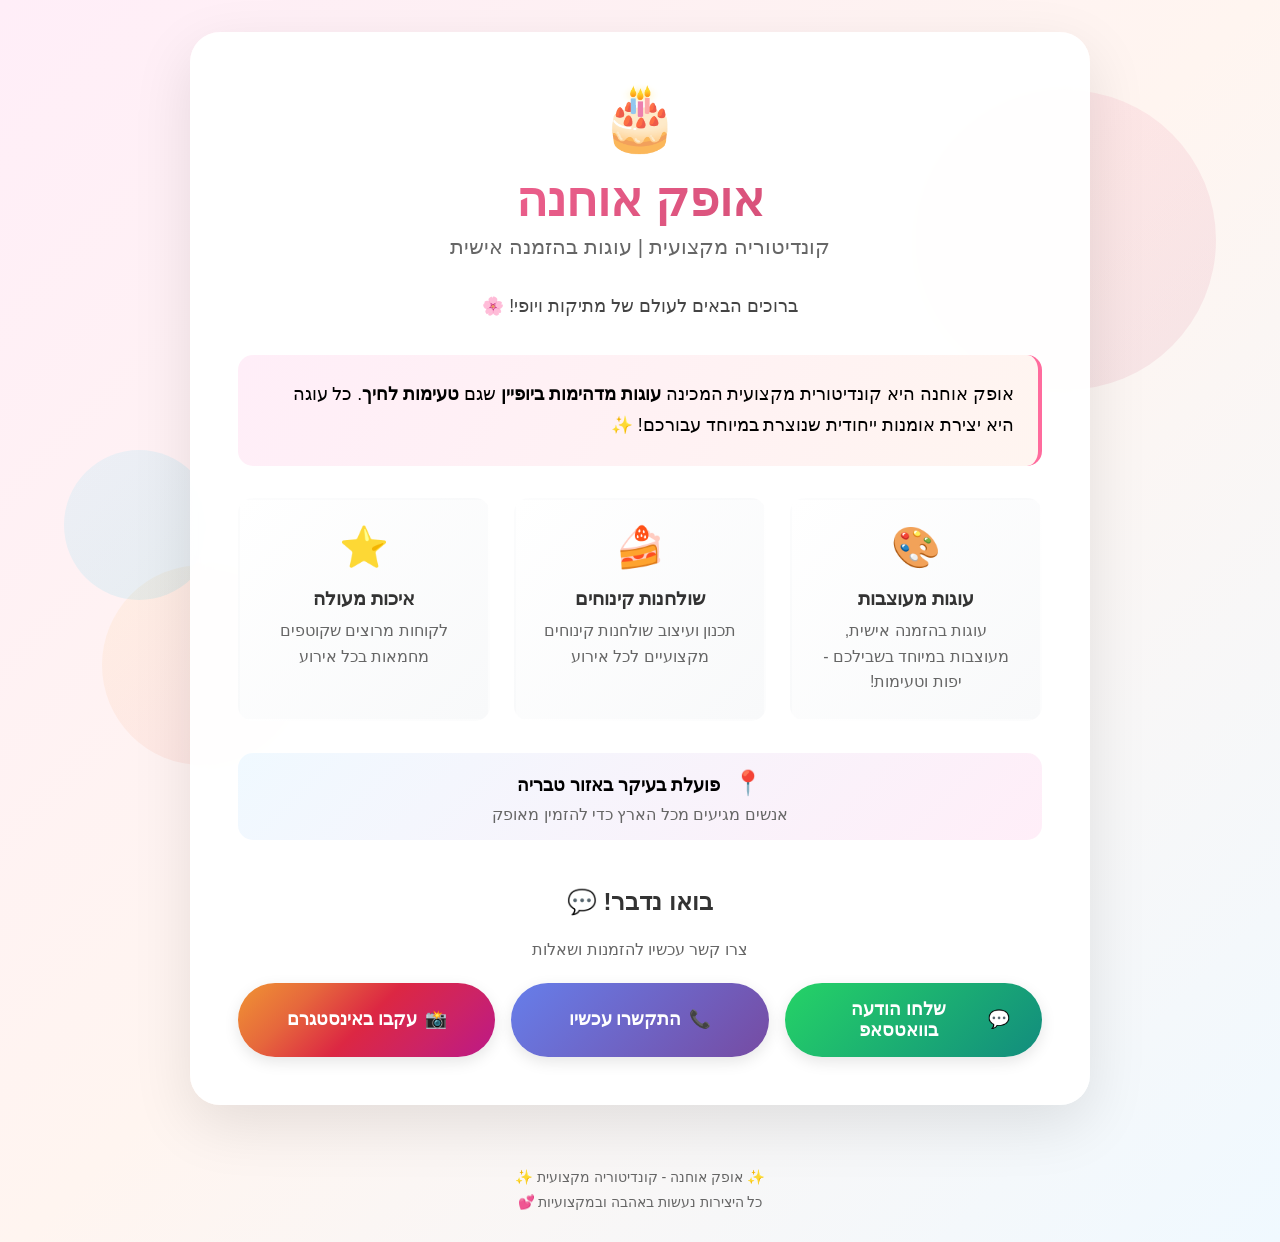
==== index.html @ 6474afb9 "Initial commit - ofek sweets website" ====
<!DOCTYPE html>
<html lang="he" dir="rtl">
<head>
    <!-- Google tag (gtag.js) -->
    <script async src="https://www.googletagmanager.com/gtag/js?id=G-VSRHL0BCVP"></script>
    <script>
      window.dataLayer = window.dataLayer || [];
      function gtag(){dataLayer.push(arguments);}
      gtag('js', new Date());
      gtag('config', 'G-VSRHL0BCVP');
    </script>
    
    <meta charset="UTF-8">
    <meta name="viewport" content="width=device-width, initial-scale=1.0">
    
    <!-- SEO Meta Tags -->
    <title>אופק אוחנה - קונדיטוריה מקצועית | עוגות בהזמנה אישית בטבריה</title>
    <meta name="description" content="אופק אוחנה - קונדיטורית מקצועית המכינה עוגות מדהימות ושולחנות קינוחים מעוצבים לאירועים. עוגות יפות וטעימות בהזמנה אישית באזור טבריה והצפון.">
    <meta name="keywords" content="עוגות בהזמנה, קונדיטוריה, שולחנות קינוחים, עוגות מעוצבות, טבריה, אופק אוחנה, עוגות מעוצבות בטבריה, קינוחים לאירועים">
    <meta name="author" content="אופק אוחנה">
    <meta name="robots" content="index, follow">
    <link rel="canonical" href="https://www.ofek-sweets.co.il/">
    
    <!-- Open Graph Meta Tags for Social Media -->
    <meta property="og:type" content="website">
    <meta property="og:title" content="אופק אוחנה - קונדיטוריה מקצועית">
    <meta property="og:description" content="עוגות מדהימות ביופיין וטעימות לחיך. שולחנות קינוחים מעוצבים לכל אירוע.">
    <meta property="og:image" content="https://www.ofek-sweets.co.il/og-image.jpg">
    <meta property="og:url" content="https://www.ofek-sweets.co.il/">
    <meta property="og:site_name" content="אופק אוחנה - קונדיטוריה">
    <meta property="og:locale" content="he_IL">
    
    <!-- Twitter Card Meta Tags -->
    <meta name="twitter:card" content="summary_large_image">
    <meta name="twitter:title" content="אופק אוחנה - קונדיטוריה מקצועית">
    <meta name="twitter:description" content="עוגות מדהימות ושולחנות קינוחים מעוצבים לאירועים בטבריה">
    <meta name="twitter:image" content="https://www.ofek-sweets.co.il/og-image.jpg">
    
    <!-- Mobile Meta Tags -->
    <meta name="theme-color" content="#ff6b9d">
    <meta name="apple-mobile-web-app-capable" content="yes">
    <meta name="apple-mobile-web-app-status-bar-style" content="default">
    <meta name="apple-mobile-web-app-title" content="אופק אוחנה">
    
    <!-- Favicon -->
    <link rel="icon" type="image/png" sizes="32x32" href="data:image/svg+xml,<svg xmlns='http://www.w3.org/2000/svg' viewBox='0 0 100 100'><text y='.9em' font-size='90'>🎂</text></svg>">
    
    <!-- Structured Data for SEO -->
    <script type="application/ld+json">
    {
      "@context": "https://schema.org",
      "@type": "LocalBusiness",
      "name": "אופק אוחנה - קונדיטוריה מקצועית",
      "image": "https://www.ofek-sweets.co.il/og-image.jpg",
      "@id": "https://www.ofek-sweets.co.il/",
      "url": "https://www.ofek-sweets.co.il/",
      "telephone": "+972-52-328-5727",
      "priceRange": "$$",
      "address": {
        "@type": "PostalAddress",
        "streetAddress": "טבריה",
        "addressLocality": "טבריה",
        "addressRegion": "צפון",
        "addressCountry": "IL"
      },
      "geo": {
        "@type": "GeoCoordinates",
        "latitude": 32.7940,
        "longitude": 35.5311
      },
      "openingHoursSpecification": {
        "@type": "OpeningHoursSpecification",
        "dayOfWeek": [
          "Sunday",
          "Monday",
          "Tuesday",
          "Wednesday",
          "Thursday"
        ],
        "opens": "09:00",
        "closes": "18:00"
      },
      "sameAs": [
        "https://www.instagram.com/ofek__sweets",
        "https://wa.me/972523285727"
      ],
      "description": "אופק אוחנה - קונדיטורית מקצועית המכינה עוגות מדהימות ביופיין וטעימות לחיך. שולחנות קינוחים מעוצבים לכל אירוע באזור טבריה והצפון.",
      "servesCuisine": "Desserts, Cakes, Pastries",
      "menu": "https://www.instagram.com/ofek__sweets"
    }
    </script>
    
    <style>
        * {
            margin: 0;
            padding: 0;
            box-sizing: border-box;
        }

        body {
            font-family: 'Segoe UI', Tahoma, Geneva, Verdana, sans-serif;
            background: linear-gradient(135deg, #ffeef8 0%, #fff5f0 50%, #f0f9ff 100%);
            min-height: 100vh;
            overflow-x: hidden;
        }

        .hero {
            min-height: 100vh;
            display: flex;
            flex-direction: column;
            align-items: center;
            justify-content: center;
            padding: 2rem;
            position: relative;
        }

        .decorative-circle {
            position: absolute;
            border-radius: 50%;
            opacity: 0.1;
            pointer-events: none;
        }

        .circle-1 {
            width: 300px;
            height: 300px;
            background: linear-gradient(135deg, #ff6b9d, #c44569);
            top: 10%;
            right: 5%;
            animation: float 6s ease-in-out infinite;
        }

        .circle-2 {
            width: 200px;
            height: 200px;
            background: linear-gradient(135deg, #feca57, #ee5a6f);
            bottom: 15%;
            left: 8%;
            animation: float 8s ease-in-out infinite reverse;
        }

        .circle-3 {
            width: 150px;
            height: 150px;
            background: linear-gradient(135deg, #48dbfb, #0abde3);
            top: 50%;
            left: 5%;
            animation: float 7s ease-in-out infinite;
        }

        @keyframes float {
            0%, 100% {
                transform: translateY(0px) rotate(0deg);
            }
            50% {
                transform: translateY(-20px) rotate(5deg);
            }
        }

        .content {
            max-width: 900px;
            width: 100%;
            background: rgba(255, 255, 255, 0.95);
            backdrop-filter: blur(10px);
            border-radius: 30px;
            padding: 3rem;
            box-shadow: 0 20px 60px rgba(0, 0, 0, 0.1);
            position: relative;
            z-index: 1;
            animation: slideUp 0.8s ease-out;
        }

        @keyframes slideUp {
            from {
                opacity: 0;
                transform: translateY(50px);
            }
            to {
                opacity: 1;
                transform: translateY(0);
            }
        }

        .logo-section {
            text-align: center;
            margin-bottom: 2rem;
        }

        .logo-icon {
            font-size: 4rem;
            margin-bottom: 1rem;
            animation: bounce 2s ease-in-out infinite;
        }

        @keyframes bounce {
            0%, 100% {
                transform: translateY(0);
            }
            50% {
                transform: translateY(-10px);
            }
        }

        h1 {
            font-size: 3rem;
            background: linear-gradient(135deg, #ff6b9d, #c44569);
            -webkit-background-clip: text;
            -webkit-text-fill-color: transparent;
            background-clip: text;
            margin-bottom: 0.5rem;
            font-weight: 700;
        }

        .subtitle {
            font-size: 1.3rem;
            color: #666;
            margin-bottom: 2rem;
        }

        .description {
            text-align: center;
            line-height: 1.8;
            color: #444;
            font-size: 1.1rem;
            margin-bottom: 2rem;
        }

        .highlight {
            background: linear-gradient(120deg, #ffeef8 0%, #fff5f0 100%);
            padding: 1.5rem;
            border-radius: 15px;
            margin: 2rem 0;
            border-right: 4px solid #ff6b9d;
        }

        .feature-grid {
            display: grid;
            grid-template-columns: repeat(auto-fit, minmax(250px, 1fr));
            gap: 1.5rem;
            margin: 2rem 0;
        }

        .feature-card {
            background: linear-gradient(135deg, #ffffff, #f8f9fa);
            padding: 1.5rem;
            border-radius: 15px;
            text-align: center;
            transition: transform 0.3s ease, box-shadow 0.3s ease;
            border: 2px solid transparent;
        }

        .feature-card:hover {
            transform: translateY(-5px);
            box-shadow: 0 10px 30px rgba(255, 107, 157, 0.2);
            border-color: #ff6b9d;
        }

        .feature-icon {
            font-size: 2.5rem;
            margin-bottom: 1rem;
        }

        .feature-title {
            font-size: 1.2rem;
            color: #333;
            margin-bottom: 0.5rem;
            font-weight: 600;
        }

        .feature-text {
            color: #666;
            line-height: 1.6;
        }

        .cta-section {
            margin-top: 3rem;
            text-align: center;
        }

        .cta-title {
            font-size: 1.5rem;
            color: #333;
            margin-bottom: 1.5rem;
            font-weight: 600;
        }

        .button-grid {
            display: grid;
            grid-template-columns: repeat(auto-fit, minmax(200px, 1fr));
            gap: 1rem;
            margin-top: 1.5rem;
        }

        .btn {
            display: inline-flex;
            align-items: center;
            justify-content: center;
            gap: 0.5rem;
            padding: 1rem 2rem;
            border-radius: 50px;
            text-decoration: none;
            font-size: 1.1rem;
            font-weight: 600;
            transition: all 0.3s ease;
            border: none;
            cursor: pointer;
            box-shadow: 0 5px 15px rgba(0, 0, 0, 0.1);
        }

        .btn-whatsapp {
            background: linear-gradient(135deg, #25D366, #128C7E);
            color: white;
        }

        .btn-whatsapp:hover {
            background: linear-gradient(135deg, #128C7E, #075E54);
            transform: scale(1.05);
            box-shadow: 0 8px 25px rgba(37, 211, 102, 0.3);
        }

        .btn-phone {
            background: linear-gradient(135deg, #667eea, #764ba2);
            color: white;
        }

        .btn-phone:hover {
            background: linear-gradient(135deg, #764ba2, #667eea);
            transform: scale(1.05);
            box-shadow: 0 8px 25px rgba(102, 126, 234, 0.3);
        }

        .btn-instagram {
            background: linear-gradient(135deg, #f09433, #e6683c 25%, #dc2743 50%, #cc2366 75%, #bc1888);
            color: white;
        }

        .btn-instagram:hover {
            background: linear-gradient(135deg, #bc1888, #cc2366 25%, #dc2743 50%, #e6683c 75%, #f09433);
            transform: scale(1.05);
            box-shadow: 0 8px 25px rgba(220, 39, 67, 0.3);
        }

        .location {
            text-align: center;
            margin-top: 2rem;
            padding: 1rem;
            background: linear-gradient(135deg, #f0f9ff, #ffeef8);
            border-radius: 15px;
        }

        .location-icon {
            font-size: 1.5rem;
            margin-left: 0.5rem;
        }

        footer {
            text-align: center;
            padding: 2rem;
            color: #666;
            font-size: 0.9rem;
        }

        @media (max-width: 768px) {
            h1 {
                font-size: 2rem;
            }

            .subtitle {
                font-size: 1.1rem;
            }

            .content {
                padding: 2rem 1.5rem;
            }

            .feature-grid {
                grid-template-columns: 1fr;
            }

            .button-grid {
                grid-template-columns: 1fr;
            }
        }
    </style>
</head>
<body>
    <div class="decorative-circle circle-1"></div>
    <div class="decorative-circle circle-2"></div>
    <div class="decorative-circle circle-3"></div>

    <div class="hero">
        <div class="content">
            <div class="logo-section">
                <div class="logo-icon">🎂</div>
                <h1>אופק אוחנה</h1>
                <p class="subtitle">קונדיטוריה מקצועית | עוגות בהזמנה אישית</p>
            </div>

            <div class="description">
                <p>ברוכים הבאים לעולם של מתיקות ויופי! 🌸</p>
            </div>

            <div class="highlight">
                <p style="font-size: 1.1rem; line-height: 1.8;">
                    אופק אוחנה היא קונדיטורית מקצועית המכינה <strong>עוגות מדהימות ביופיין</strong> שגם <strong>טעימות לחיך</strong>.
                    כל עוגה היא יצירת אומנות ייחודית שנוצרת במיוחד עבורכם! ✨
                </p>
            </div>

            <div class="feature-grid">
                <div class="feature-card">
                    <div class="feature-icon">🎨</div>
                    <div class="feature-title">עוגות מעוצבות</div>
                    <div class="feature-text">עוגות בהזמנה אישית, מעוצבות במיוחד בשבילכם - יפות וטעימות!</div>
                </div>

                <div class="feature-card">
                    <div class="feature-icon">🍰</div>
                    <div class="feature-title">שולחנות קינוחים</div>
                    <div class="feature-text">תכנון ועיצוב שולחנות קינוחים מקצועיים לכל אירוע</div>
                </div>

                <div class="feature-card">
                    <div class="feature-icon">⭐</div>
                    <div class="feature-title">איכות מעולה</div>
                    <div class="feature-text">לקוחות מרוצים שקוטפים מחמאות בכל אירוע</div>
                </div>
            </div>

            <div class="location">
                <strong style="font-size: 1.1rem;">
                    <span class="location-icon">📍</span>
                    פועלת בעיקר באזור טבריה
                </strong>
                <p style="margin-top: 0.5rem; color: #666;">אנשים מגיעים מכל הארץ כדי להזמין מאופק</p>
            </div>

            <div class="cta-section">
                <h2 class="cta-title">בואו נדבר! 💬</h2>
                <p style="color: #666; margin-bottom: 1.5rem;">צרו קשר עכשיו להזמנות ושאלות</p>
                
                <div class="button-grid">
                    <a href="https://wa.me/972523285727" class="btn btn-whatsapp" target="_blank">
                        <span>💬</span>
                        שלחו הודעה בוואטסאפ
                    </a>
                    
                    <a href="tel:0523285727" class="btn btn-phone">
                        <span>📞</span>
                        התקשרו עכשיו
                    </a>
                    
                    <a href="https://www.instagram.com/ofek__sweets?igsh=NnVqZjJiZ3Q3cHJ4" class="btn btn-instagram" target="_blank">
                        <span>📸</span>
                        עקבו באינסטגרם
                    </a>
                </div>
            </div>
        </div>
    </div>

    <footer>
        <p>✨ אופק אוחנה - קונדיטוריה מקצועית ✨</p>
        <p style="margin-top: 0.5rem; font-size: 0.85rem;">כל היצירות נעשות באהבה ובמקצועיות 💕</p>
    </footer>
</body>
</html>
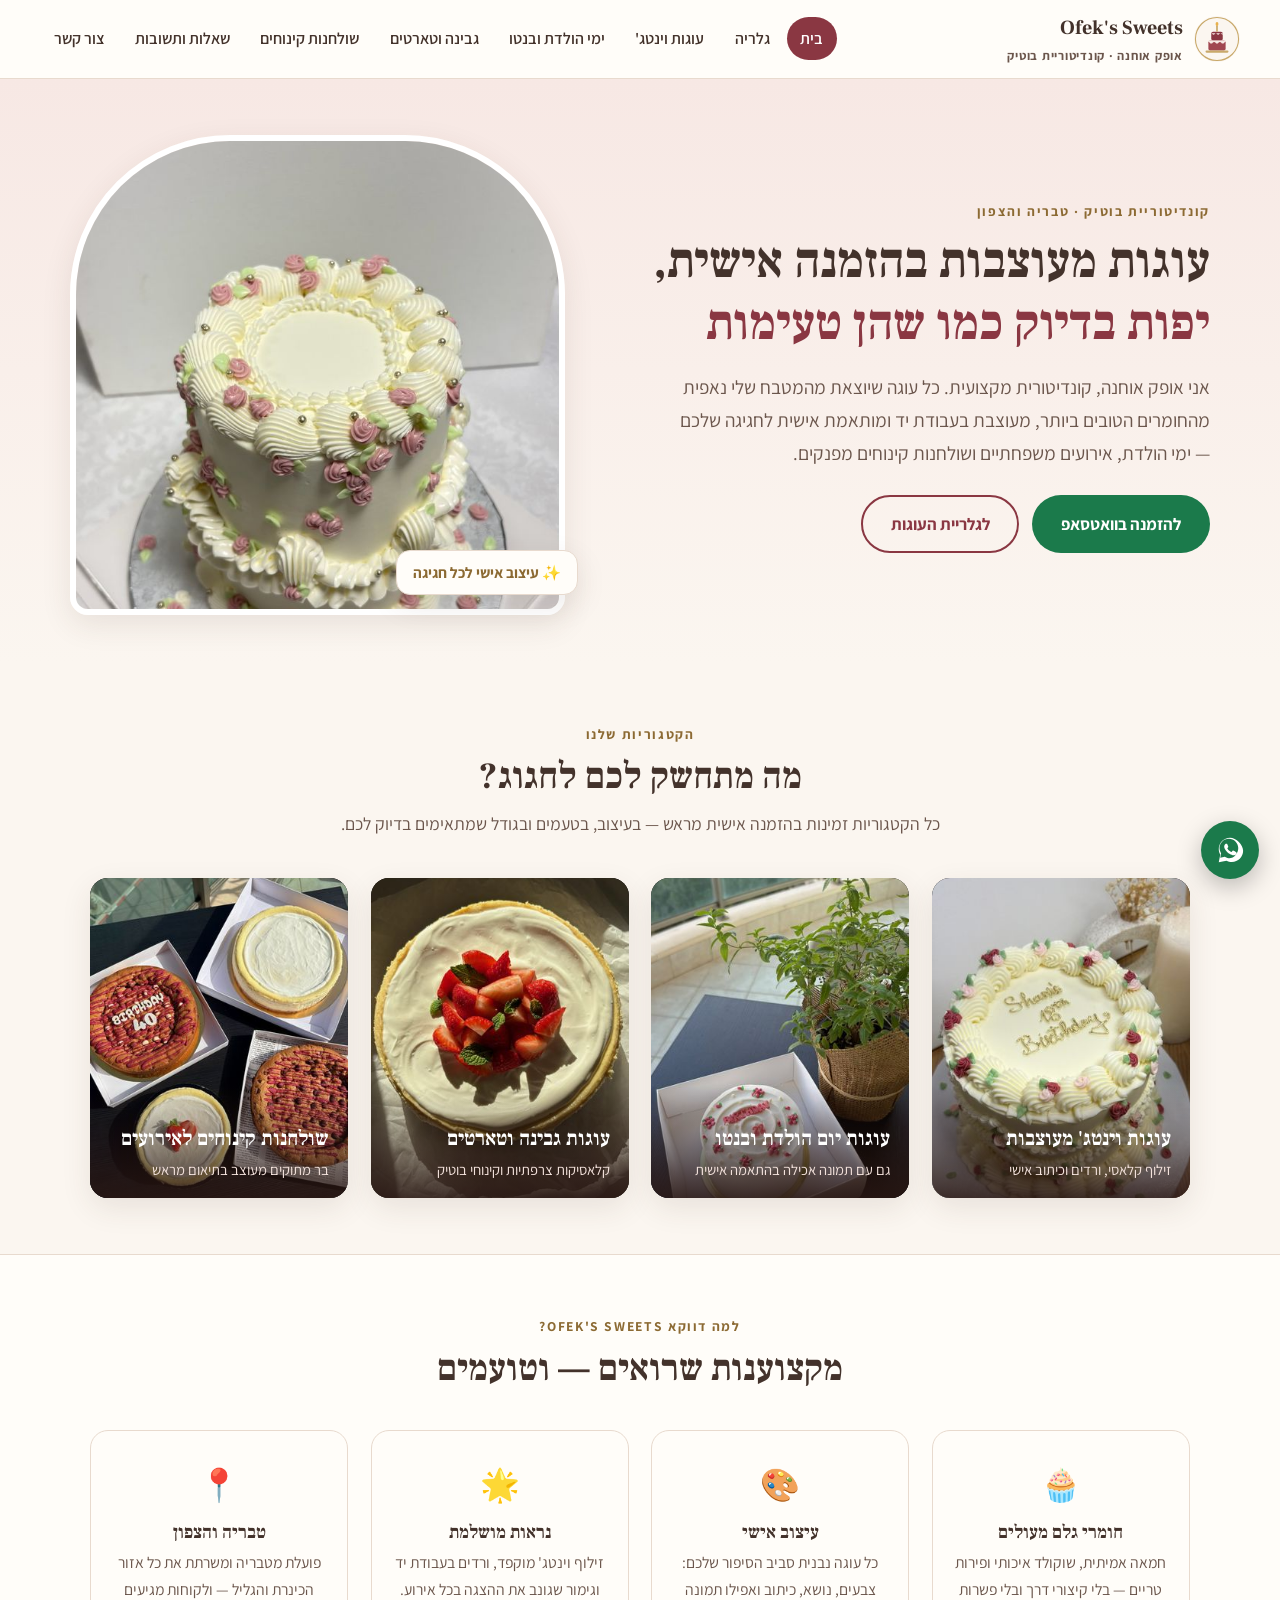
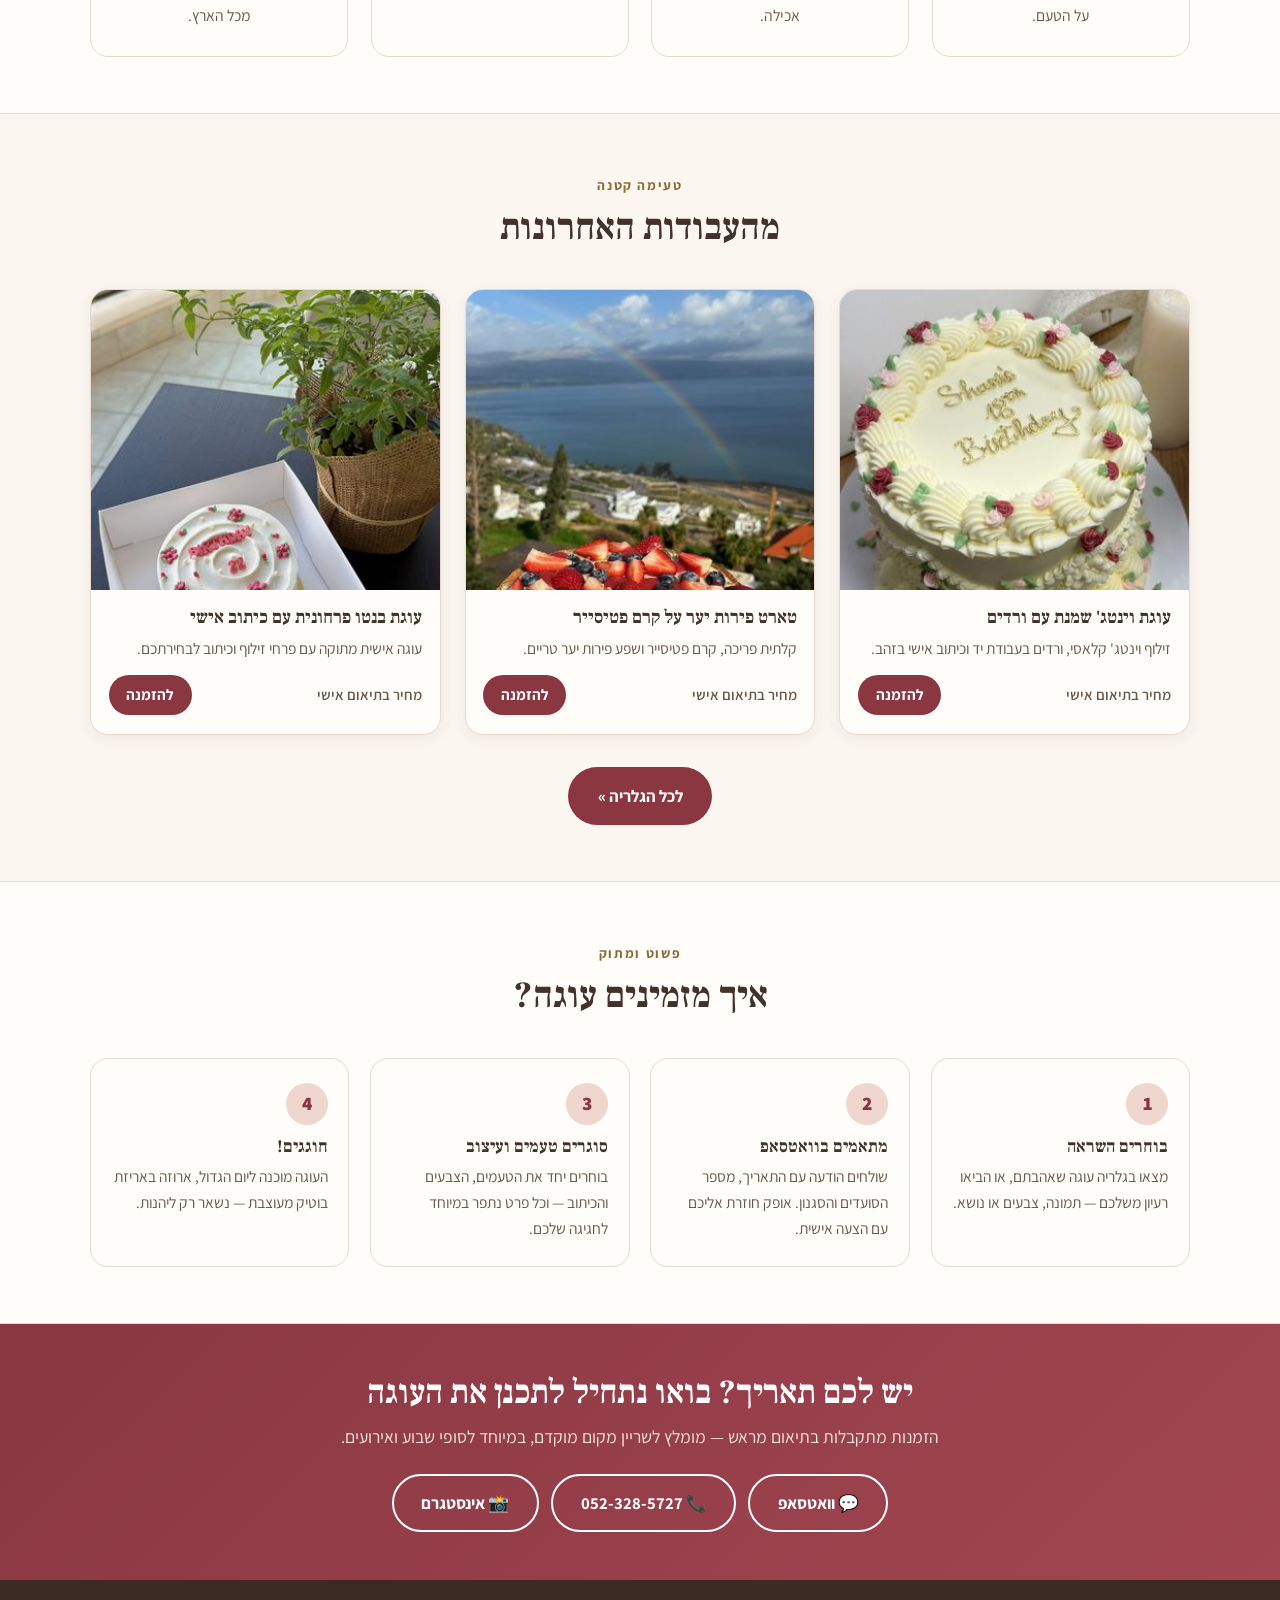
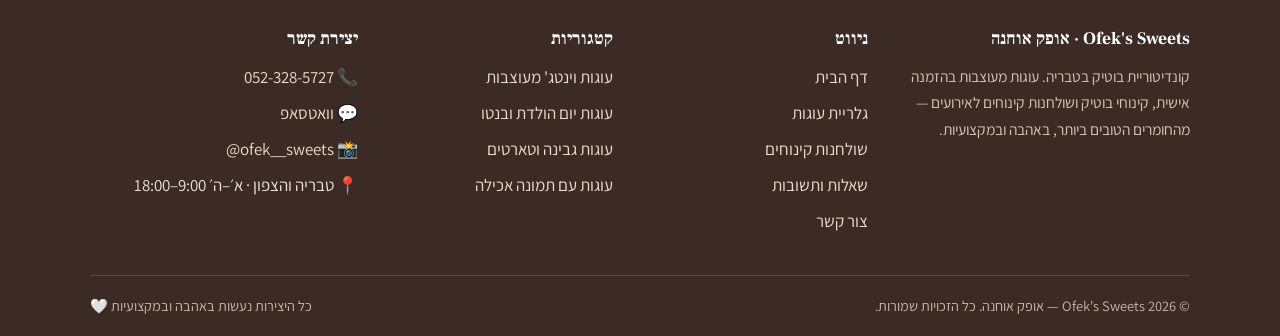
==== commit 5326f871: "אתר חדש: רב-עמודי, SEO, נגישות וקטלוג עוגות דף בית, גלריה עם סינון, עמודי קטגוריה, שולחנות קינוחים, " ====
--- a/index.html
+++ b/index.html
@@ -1,6 +1,31 @@
 <!DOCTYPE html>
 <html lang="he" dir="rtl">
 <head>
+    <meta charset="UTF-8">
+    <meta name="viewport" content="width=device-width, initial-scale=1.0">
+
+    <title>אופק אוחנה | עוגות מעוצבות בהזמנה אישית בטבריה והצפון — Ofek's Sweets</title>
+    <meta name="description" content="Ofek's Sweets — אופק אוחנה, קונדיטורית בוטיק בטבריה. עוגות מעוצבות בהזמנה אישית, עוגות וינטג', עוגות יום הולדת, עוגות בנטו, עוגות גבינה, טארטים ושולחנות קינוחים לאירועים. מהחומרים הטובים ביותר, בעיצוב אישי לכל חגיגה.">
+    <link rel="canonical" href="https://www.ofek-sweets.co.il/">
+
+    <meta property="og:type" content="website">
+    <meta property="og:title" content="אופק אוחנה | עוגות מעוצבות בהזמנה אישית בטבריה והצפון">
+    <meta property="og:description" content="קונדיטוריית בוטיק: עוגות וינטג', עוגות יום הולדת ובנטו, טארטים ושולחנות קינוחים לאירועים — בעיצוב אישי ומהחומרים הטובים ביותר.">
+    <meta property="og:image" content="https://www.ofek-sweets.co.il/images/vintage-tiered-cake.jpg">
+    <meta property="og:url" content="https://www.ofek-sweets.co.il/">
+    <meta property="og:site_name" content="Ofek's Sweets — אופק אוחנה">
+    <meta property="og:locale" content="he_IL">
+    <meta name="twitter:card" content="summary_large_image">
+
+    <meta name="theme-color" content="#8A3742">
+    <link rel="icon" type="image/svg+xml" href="/favicon.svg">
+    <link rel="apple-touch-icon" href="/apple-touch-icon.png">
+
+    <link rel="preconnect" href="https://fonts.googleapis.com">
+    <link rel="preconnect" href="https://fonts.gstatic.com" crossorigin>
+    <link href="https://fonts.googleapis.com/css2?family=Assistant:wght@400;600;700;800&family=Frank+Ruhl+Libre:wght@500;700;900&display=swap" rel="stylesheet">
+    <link rel="stylesheet" href="/css/style.css">
+
     <!-- Google tag (gtag.js) -->
     <script async src="https://www.googletagmanager.com/gtag/js?id=G-VSRHL0BCVP"></script>
     <script>
@@ -9,74 +34,29 @@
       gtag('js', new Date());
       gtag('config', 'G-VSRHL0BCVP');
     </script>
-    
-    <meta charset="UTF-8">
-    <meta name="viewport" content="width=device-width, initial-scale=1.0">
-    
-    <!-- SEO Meta Tags -->
-    <title>אופק אוחנה - קונדיטוריה מקצועית | עוגות בהזמנה אישית בטבריה</title>
-    <meta name="description" content="אופק אוחנה - קונדיטורית מקצועית המכינה עוגות מדהימות ושולחנות קינוחים מעוצבים לאירועים. עוגות יפות וטעימות בהזמנה אישית באזור טבריה והצפון.">
-    <meta name="keywords" content="עוגות בהזמנה, קונדיטוריה, שולחנות קינוחים, עוגות מעוצבות, טבריה, אופק אוחנה, עוגות מעוצבות בטבריה, קינוחים לאירועים">
-    <meta name="author" content="אופק אוחנה">
-    <meta name="robots" content="index, follow">
-    <link rel="canonical" href="https://www.ofek-sweets.co.il/">
-    
-    <!-- Open Graph Meta Tags for Social Media -->
-    <meta property="og:type" content="website">
-    <meta property="og:title" content="אופק אוחנה - קונדיטוריה מקצועית">
-    <meta property="og:description" content="עוגות מדהימות ביופיין וטעימות לחיך. שולחנות קינוחים מעוצבים לכל אירוע.">
-    <meta property="og:image" content="https://www.ofek-sweets.co.il/og-image.jpg">
-    <meta property="og:url" content="https://www.ofek-sweets.co.il/">
-    <meta property="og:site_name" content="אופק אוחנה - קונדיטוריה">
-    <meta property="og:locale" content="he_IL">
-    
-    <!-- Twitter Card Meta Tags -->
-    <meta name="twitter:card" content="summary_large_image">
-    <meta name="twitter:title" content="אופק אוחנה - קונדיטוריה מקצועית">
-    <meta name="twitter:description" content="עוגות מדהימות ושולחנות קינוחים מעוצבים לאירועים בטבריה">
-    <meta name="twitter:image" content="https://www.ofek-sweets.co.il/og-image.jpg">
-    
-    <!-- Mobile Meta Tags -->
-    <meta name="theme-color" content="#ff6b9d">
-    <meta name="apple-mobile-web-app-capable" content="yes">
-    <meta name="apple-mobile-web-app-status-bar-style" content="default">
-    <meta name="apple-mobile-web-app-title" content="אופק אוחנה">
-    
-    <!-- Favicon -->
-    <link rel="icon" type="image/png" sizes="32x32" href="data:image/svg+xml,<svg xmlns='http://www.w3.org/2000/svg' viewBox='0 0 100 100'><text y='.9em' font-size='90'>🎂</text></svg>">
-    
-    <!-- Structured Data for SEO -->
+
     <script type="application/ld+json">
     {
       "@context": "https://schema.org",
-      "@type": "LocalBusiness",
-      "name": "אופק אוחנה - קונדיטוריה מקצועית",
-      "image": "https://www.ofek-sweets.co.il/og-image.jpg",
-      "@id": "https://www.ofek-sweets.co.il/",
+      "@type": "Bakery",
+      "name": "Ofek's Sweets — אופק אוחנה, קונדיטוריית בוטיק",
+      "alternateName": "אופק אוחנה - קונדיטוריה מקצועית",
+      "image": "https://www.ofek-sweets.co.il/images/vintage-tiered-cake.jpg",
+      "@id": "https://www.ofek-sweets.co.il/#bakery",
       "url": "https://www.ofek-sweets.co.il/",
       "telephone": "+972-52-328-5727",
-      "priceRange": "$$",
+      "priceRange": "₪₪",
       "address": {
         "@type": "PostalAddress",
-        "streetAddress": "טבריה",
         "addressLocality": "טבריה",
-        "addressRegion": "צפון",
+        "addressRegion": "מחוז הצפון",
         "addressCountry": "IL"
       },
-      "geo": {
-        "@type": "GeoCoordinates",
-        "latitude": 32.7940,
-        "longitude": 35.5311
-      },
+      "geo": { "@type": "GeoCoordinates", "latitude": 32.7940, "longitude": 35.5311 },
+      "areaServed": ["טבריה", "סובב כינרת", "הגליל", "צפון ישראל"],
       "openingHoursSpecification": {
         "@type": "OpeningHoursSpecification",
-        "dayOfWeek": [
-          "Sunday",
-          "Monday",
-          "Tuesday",
-          "Wednesday",
-          "Thursday"
-        ],
+        "dayOfWeek": ["Sunday", "Monday", "Tuesday", "Wednesday", "Thursday"],
         "opens": "09:00",
         "closes": "18:00"
       },
@@ -84,384 +64,263 @@
         "https://www.instagram.com/ofek__sweets",
         "https://wa.me/972523285727"
       ],
-      "description": "אופק אוחנה - קונדיטורית מקצועית המכינה עוגות מדהימות ביופיין וטעימות לחיך. שולחנות קינוחים מעוצבים לכל אירוע באזור טבריה והצפון.",
+      "description": "קונדיטוריית בוטיק בטבריה: עוגות מעוצבות בהזמנה אישית, עוגות וינטג', עוגות יום הולדת ובנטו, עוגות גבינה, טארטים ושולחנות קינוחים מעוצבים לאירועים.",
       "servesCuisine": "Desserts, Cakes, Pastries",
-      "menu": "https://www.instagram.com/ofek__sweets"
+      "hasOfferCatalog": {
+        "@type": "OfferCatalog",
+        "name": "קטלוג העוגות והקינוחים",
+        "itemListElement": [
+          { "@type": "OfferCatalog", "name": "עוגות וינטג' מעוצבות" },
+          { "@type": "OfferCatalog", "name": "עוגות יום הולדת ובנטו" },
+          { "@type": "OfferCatalog", "name": "עוגות גבינה וטארטים" },
+          { "@type": "OfferCatalog", "name": "שולחנות קינוחים לאירועים" }
+        ]
+      }
     }
     </script>
-    
-    <style>
-        * {
-            margin: 0;
-            padding: 0;
-            box-sizing: border-box;
-        }
-
-        body {
-            font-family: 'Segoe UI', Tahoma, Geneva, Verdana, sans-serif;
-            background: linear-gradient(135deg, #ffeef8 0%, #fff5f0 50%, #f0f9ff 100%);
-            min-height: 100vh;
-            overflow-x: hidden;
-        }
-
-        .hero {
-            min-height: 100vh;
-            display: flex;
-            flex-direction: column;
-            align-items: center;
-            justify-content: center;
-            padding: 2rem;
-            position: relative;
-        }
-
-        .decorative-circle {
-            position: absolute;
-            border-radius: 50%;
-            opacity: 0.1;
-            pointer-events: none;
-        }
-
-        .circle-1 {
-            width: 300px;
-            height: 300px;
-            background: linear-gradient(135deg, #ff6b9d, #c44569);
-            top: 10%;
-            right: 5%;
-            animation: float 6s ease-in-out infinite;
-        }
-
-        .circle-2 {
-            width: 200px;
-            height: 200px;
-            background: linear-gradient(135deg, #feca57, #ee5a6f);
-            bottom: 15%;
-            left: 8%;
-            animation: float 8s ease-in-out infinite reverse;
-        }
-
-        .circle-3 {
-            width: 150px;
-            height: 150px;
-            background: linear-gradient(135deg, #48dbfb, #0abde3);
-            top: 50%;
-            left: 5%;
-            animation: float 7s ease-in-out infinite;
-        }
-
-        @keyframes float {
-            0%, 100% {
-                transform: translateY(0px) rotate(0deg);
-            }
-            50% {
-                transform: translateY(-20px) rotate(5deg);
-            }
-        }
-
-        .content {
-            max-width: 900px;
-            width: 100%;
-            background: rgba(255, 255, 255, 0.95);
-            backdrop-filter: blur(10px);
-            border-radius: 30px;
-            padding: 3rem;
-            box-shadow: 0 20px 60px rgba(0, 0, 0, 0.1);
-            position: relative;
-            z-index: 1;
-            animation: slideUp 0.8s ease-out;
-        }
-
-        @keyframes slideUp {
-            from {
-                opacity: 0;
-                transform: translateY(50px);
-            }
-            to {
-                opacity: 1;
-                transform: translateY(0);
-            }
-        }
-
-        .logo-section {
-            text-align: center;
-            margin-bottom: 2rem;
-        }
-
-        .logo-icon {
-            font-size: 4rem;
-            margin-bottom: 1rem;
-            animation: bounce 2s ease-in-out infinite;
-        }
-
-        @keyframes bounce {
-            0%, 100% {
-                transform: translateY(0);
-            }
-            50% {
-                transform: translateY(-10px);
-            }
-        }
-
-        h1 {
-            font-size: 3rem;
-            background: linear-gradient(135deg, #ff6b9d, #c44569);
-            -webkit-background-clip: text;
-            -webkit-text-fill-color: transparent;
-            background-clip: text;
-            margin-bottom: 0.5rem;
-            font-weight: 700;
-        }
-
-        .subtitle {
-            font-size: 1.3rem;
-            color: #666;
-            margin-bottom: 2rem;
-        }
-
-        .description {
-            text-align: center;
-            line-height: 1.8;
-            color: #444;
-            font-size: 1.1rem;
-            margin-bottom: 2rem;
-        }
-
-        .highlight {
-            background: linear-gradient(120deg, #ffeef8 0%, #fff5f0 100%);
-            padding: 1.5rem;
-            border-radius: 15px;
-            margin: 2rem 0;
-            border-right: 4px solid #ff6b9d;
-        }
-
-        .feature-grid {
-            display: grid;
-            grid-template-columns: repeat(auto-fit, minmax(250px, 1fr));
-            gap: 1.5rem;
-            margin: 2rem 0;
-        }
-
-        .feature-card {
-            background: linear-gradient(135deg, #ffffff, #f8f9fa);
-            padding: 1.5rem;
-            border-radius: 15px;
-            text-align: center;
-            transition: transform 0.3s ease, box-shadow 0.3s ease;
-            border: 2px solid transparent;
-        }
-
-        .feature-card:hover {
-            transform: translateY(-5px);
-            box-shadow: 0 10px 30px rgba(255, 107, 157, 0.2);
-            border-color: #ff6b9d;
-        }
-
-        .feature-icon {
-            font-size: 2.5rem;
-            margin-bottom: 1rem;
-        }
-
-        .feature-title {
-            font-size: 1.2rem;
-            color: #333;
-            margin-bottom: 0.5rem;
-            font-weight: 600;
-        }
-
-        .feature-text {
-            color: #666;
-            line-height: 1.6;
-        }
-
-        .cta-section {
-            margin-top: 3rem;
-            text-align: center;
-        }
-
-        .cta-title {
-            font-size: 1.5rem;
-            color: #333;
-            margin-bottom: 1.5rem;
-            font-weight: 600;
-        }
-
-        .button-grid {
-            display: grid;
-            grid-template-columns: repeat(auto-fit, minmax(200px, 1fr));
-            gap: 1rem;
-            margin-top: 1.5rem;
-        }
-
-        .btn {
-            display: inline-flex;
-            align-items: center;
-            justify-content: center;
-            gap: 0.5rem;
-            padding: 1rem 2rem;
-            border-radius: 50px;
-            text-decoration: none;
-            font-size: 1.1rem;
-            font-weight: 600;
-            transition: all 0.3s ease;
-            border: none;
-            cursor: pointer;
-            box-shadow: 0 5px 15px rgba(0, 0, 0, 0.1);
-        }
-
-        .btn-whatsapp {
-            background: linear-gradient(135deg, #25D366, #128C7E);
-            color: white;
-        }
-
-        .btn-whatsapp:hover {
-            background: linear-gradient(135deg, #128C7E, #075E54);
-            transform: scale(1.05);
-            box-shadow: 0 8px 25px rgba(37, 211, 102, 0.3);
-        }
-
-        .btn-phone {
-            background: linear-gradient(135deg, #667eea, #764ba2);
-            color: white;
-        }
-
-        .btn-phone:hover {
-            background: linear-gradient(135deg, #764ba2, #667eea);
-            transform: scale(1.05);
-            box-shadow: 0 8px 25px rgba(102, 126, 234, 0.3);
-        }
-
-        .btn-instagram {
-            background: linear-gradient(135deg, #f09433, #e6683c 25%, #dc2743 50%, #cc2366 75%, #bc1888);
-            color: white;
-        }
-
-        .btn-instagram:hover {
-            background: linear-gradient(135deg, #bc1888, #cc2366 25%, #dc2743 50%, #e6683c 75%, #f09433);
-            transform: scale(1.05);
-            box-shadow: 0 8px 25px rgba(220, 39, 67, 0.3);
-        }
-
-        .location {
-            text-align: center;
-            margin-top: 2rem;
-            padding: 1rem;
-            background: linear-gradient(135deg, #f0f9ff, #ffeef8);
-            border-radius: 15px;
-        }
-
-        .location-icon {
-            font-size: 1.5rem;
-            margin-left: 0.5rem;
-        }
-
-        footer {
-            text-align: center;
-            padding: 2rem;
-            color: #666;
-            font-size: 0.9rem;
-        }
-
-        @media (max-width: 768px) {
-            h1 {
-                font-size: 2rem;
-            }
-
-            .subtitle {
-                font-size: 1.1rem;
-            }
-
-            .content {
-                padding: 2rem 1.5rem;
-            }
-
-            .feature-grid {
-                grid-template-columns: 1fr;
-            }
-
-            .button-grid {
-                grid-template-columns: 1fr;
-            }
-        }
-    </style>
 </head>
 <body>
-    <div class="decorative-circle circle-1"></div>
-    <div class="decorative-circle circle-2"></div>
-    <div class="decorative-circle circle-3"></div>
-
-    <div class="hero">
-        <div class="content">
-            <div class="logo-section">
-                <div class="logo-icon">🎂</div>
-                <h1>אופק אוחנה</h1>
-                <p class="subtitle">קונדיטוריה מקצועית | עוגות בהזמנה אישית</p>
-            </div>
-
-            <div class="description">
-                <p>ברוכים הבאים לעולם של מתיקות ויופי! 🌸</p>
-            </div>
-
-            <div class="highlight">
-                <p style="font-size: 1.1rem; line-height: 1.8;">
-                    אופק אוחנה היא קונדיטורית מקצועית המכינה <strong>עוגות מדהימות ביופיין</strong> שגם <strong>טעימות לחיך</strong>.
-                    כל עוגה היא יצירת אומנות ייחודית שנוצרת במיוחד עבורכם! ✨
+    <a class="skip-link" href="#main">דילוג לתוכן הראשי</a>
+
+    <header class="site-header">
+        <div class="header-inner">
+            <a class="brand" href="/" aria-label="Ofek's Sweets — דף הבית">
+                <img src="/favicon.svg" alt="" width="46" height="46">
+                <span class="brand-name">Ofek's Sweets
+                    <span class="brand-sub">אופק אוחנה · קונדיטוריית בוטיק</span>
+                </span>
+            </a>
+            <button class="nav-toggle" aria-expanded="false" aria-controls="main-nav">☰ תפריט</button>
+            <nav class="main-nav" id="main-nav" aria-label="ניווט ראשי">
+                <ul>
+                    <li><a href="/" aria-current="page">בית</a></li>
+                    <li><a href="/gallery.html">גלריה</a></li>
+                    <li><a href="/vintage-cakes.html">עוגות וינטג'</a></li>
+                    <li><a href="/birthday-cakes.html">ימי הולדת ובנטו</a></li>
+                    <li><a href="/cheesecakes-tarts.html">גבינה וטארטים</a></li>
+                    <li><a href="/dessert-tables.html">שולחנות קינוחים</a></li>
+                    <li><a href="/faq.html">שאלות ותשובות</a></li>
+                    <li><a href="/contact.html">צור קשר</a></li>
+                </ul>
+            </nav>
+        </div>
+    </header>
+
+    <main id="main">
+        <!-- ===== Hero ===== -->
+        <section class="hero">
+            <div class="container hero-grid">
+                <div>
+                    <span class="eyebrow">קונדיטוריית בוטיק · טבריה והצפון</span>
+                    <h1>עוגות מעוצבות בהזמנה אישית, <em>יפות בדיוק כמו שהן טעימות</em></h1>
+                    <p class="lead">אני אופק אוחנה, קונדיטורית מקצועית. כל עוגה שיוצאת מהמטבח שלי נאפית מהחומרים הטובים ביותר, מעוצבת בעבודת יד ומותאמת אישית לחגיגה שלכם — ימי הולדת, אירועים משפחתיים ושולחנות קינוחים מפנקים.</p>
+                    <div class="btn-row">
+                        <a class="btn btn-whatsapp" href="https://wa.me/972523285727?text=%D7%94%D7%99%D7%99%20%D7%90%D7%95%D7%A4%D7%A7!%20%D7%90%D7%A9%D7%9E%D7%97%20%D7%9C%D7%94%D7%96%D7%9E%D7%99%D7%9F%20%D7%A2%D7%95%D7%92%D7%94" target="_blank" rel="noopener">להזמנה בוואטסאפ</a>
+                        <a class="btn btn-outline" href="/gallery.html">לגלריית העוגות</a>
+                    </div>
+                </div>
+                <div class="hero-photo">
+                    <img src="/images/vintage-tiered-cake.jpg" alt="עוגת קומות וינטג' מעוצבת בזילוף שמנת וורדים ורודים — עבודת יד של אופק אוחנה" fetchpriority="high">
+                    <p class="hero-badge">✨ עיצוב אישי לכל חגיגה</p>
+                </div>
+            </div>
+        </section>
+
+        <!-- ===== קטגוריות ===== -->
+        <section class="section" aria-labelledby="cats-title">
+            <div class="container">
+                <div class="section-head">
+                    <span class="eyebrow">הקטגוריות שלנו</span>
+                    <h2 id="cats-title">מה מתחשק לכם לחגוג?</h2>
+                    <p>כל הקטגוריות זמינות בהזמנה אישית מראש — בעיצוב, בטעמים ובגודל שמתאימים בדיוק לכם.</p>
+                </div>
+                <div class="category-grid">
+                    <a class="category-card" href="/vintage-cakes.html">
+                        <img src="/images/vintage-cake-roses-18-sm.jpg" alt="עוגת וינטג' מעוצבת עם ורדים" loading="lazy">
+                        <span class="cat-label">עוגות וינטג' מעוצבות<span>זילוף קלאסי, ורדים וכיתוב אישי</span></span>
+                    </a>
+                    <a class="category-card" href="/birthday-cakes.html">
+                        <img src="/images/bento-cake-flowers-sm.jpg" alt="עוגת בנטו ליום הולדת עם פרחי זילוף" loading="lazy">
+                        <span class="cat-label">עוגות יום הולדת ובנטו<span>גם עם תמונה אכילה בהתאמה אישית</span></span>
+                    </a>
+                    <a class="category-card" href="/cheesecakes-tarts.html">
+                        <img src="/images/cheesecake-strawberries-sm.jpg" alt="עוגת גבינה עם תותים טריים" loading="lazy">
+                        <span class="cat-label">עוגות גבינה וטארטים<span>קלאסיקות צרפתיות וקינוחי בוטיק</span></span>
+                    </a>
+                    <a class="category-card" href="/dessert-tables.html">
+                        <img src="/images/gift-box-cookie-cakes-sm.jpg" alt="מארז קינוחים מעוצב לאירוע" loading="lazy">
+                        <span class="cat-label">שולחנות קינוחים לאירועים<span>בר מתוקים מעוצב בתיאום מראש</span></span>
+                    </a>
+                </div>
+            </div>
+        </section>
+
+        <!-- ===== למה אופק ===== -->
+        <section class="section alt" aria-labelledby="why-title">
+            <div class="container">
+                <div class="section-head">
+                    <span class="eyebrow">למה דווקא Ofek's Sweets?</span>
+                    <h2 id="why-title">מקצוענות שרואים — וטועמים</h2>
+                </div>
+                <div class="feature-grid">
+                    <div class="feature">
+                        <div class="icon" aria-hidden="true">🧁</div>
+                        <h3>חומרי גלם מעולים</h3>
+                        <p>חמאה אמיתית, שוקולד איכותי ופירות טריים — בלי קיצורי דרך ובלי פשרות על הטעם.</p>
+                    </div>
+                    <div class="feature">
+                        <div class="icon" aria-hidden="true">🎨</div>
+                        <h3>עיצוב אישי</h3>
+                        <p>כל עוגה נבנית סביב הסיפור שלכם: צבעים, נושא, כיתוב ואפילו תמונה אכילה.</p>
+                    </div>
+                    <div class="feature">
+                        <div class="icon" aria-hidden="true">🌟</div>
+                        <h3>נראות מושלמת</h3>
+                        <p>זילוף וינטג' מוקפד, ורדים בעבודת יד וגימור שגונב את ההצגה בכל אירוע.</p>
+                    </div>
+                    <div class="feature">
+                        <div class="icon" aria-hidden="true">📍</div>
+                        <h3>טבריה והצפון</h3>
+                        <p>פועלת מטבריה ומשרתת את כל אזור הכינרת והגליל — ולקוחות מגיעים מכל הארץ.</p>
+                    </div>
+                </div>
+            </div>
+        </section>
+
+        <!-- ===== טעימה מהגלריה ===== -->
+        <section class="section" aria-labelledby="taste-title">
+            <div class="container">
+                <div class="section-head">
+                    <span class="eyebrow">טעימה קטנה</span>
+                    <h2 id="taste-title">מהעבודות האחרונות</h2>
+                </div>
+                <div class="gallery-grid">
+                    <article class="cake-card" data-cake="v1">
+                        <figure><img src="/images/vintage-cake-roses-18-sm.jpg" data-full="/images/vintage-cake-roses-18.jpg" alt="עוגת וינטג' בגוון שמנת עם ורדים אדומים וכיתוב זהב ליום הולדת" loading="lazy"></figure>
+                        <div class="cake-body">
+                            <h3 class="cake-name">עוגת וינטג' שמנת עם ורדים</h3>
+                            <p class="cake-desc">זילוף וינטג' קלאסי, ורדים בעבודת יד וכיתוב אישי בזהב.</p>
+                            <div class="cake-meta"><span class="cake-price tbd">מחיר בתיאום אישי</span><a class="cake-order" href="https://wa.me/972523285727" target="_blank" rel="noopener">להזמנה</a></div>
+                        </div>
+                    </article>
+                    <article class="cake-card" data-cake="t3">
+                        <figure><img src="/images/berry-tart-kinneret-sm.jpg" data-full="/images/berry-tart-kinneret.jpg" alt="טארט פירות יער עם תותים ואוכמניות על רקע הכינרת" loading="lazy"></figure>
+                        <div class="cake-body">
+                            <h3 class="cake-name">טארט פירות יער</h3>
+                            <p class="cake-desc">קלתית פריכה, קרם פטיסייר ושפע פירות יער טריים.</p>
+                            <div class="cake-meta"><span class="cake-price tbd">מחיר בתיאום אישי</span><a class="cake-order" href="https://wa.me/972523285727" target="_blank" rel="noopener">להזמנה</a></div>
+                        </div>
+                    </article>
+                    <article class="cake-card" data-cake="b2">
+                        <figure><img src="/images/bento-cake-flowers-sm.jpg" data-full="/images/bento-cake-flowers.jpg" alt="עוגת בנטו לבנה עם פרחי זילוף ורודים וכיתוב יום הולדת" loading="lazy"></figure>
+                        <div class="cake-body">
+                            <h3 class="cake-name">עוגת בנטו פרחונית</h3>
+                            <p class="cake-desc">עוגה אישית מתוקה עם פרחי זילוף וכיתוב לבחירתכם.</p>
+                            <div class="cake-meta"><span class="cake-price tbd">מחיר בתיאום אישי</span><a class="cake-order" href="https://wa.me/972523285727" target="_blank" rel="noopener">להזמנה</a></div>
+                        </div>
+                    </article>
+                </div>
+                <p style="text-align:center; margin-top:2rem;">
+                    <a class="btn btn-primary" href="/gallery.html">לכל הגלריה »</a>
                 </p>
             </div>
-
-            <div class="feature-grid">
-                <div class="feature-card">
-                    <div class="feature-icon">🎨</div>
-                    <div class="feature-title">עוגות מעוצבות</div>
-                    <div class="feature-text">עוגות בהזמנה אישית, מעוצבות במיוחד בשבילכם - יפות וטעימות!</div>
-                </div>
-
-                <div class="feature-card">
-                    <div class="feature-icon">🍰</div>
-                    <div class="feature-title">שולחנות קינוחים</div>
-                    <div class="feature-text">תכנון ועיצוב שולחנות קינוחים מקצועיים לכל אירוע</div>
-                </div>
-
-                <div class="feature-card">
-                    <div class="feature-icon">⭐</div>
-                    <div class="feature-title">איכות מעולה</div>
-                    <div class="feature-text">לקוחות מרוצים שקוטפים מחמאות בכל אירוע</div>
-                </div>
-            </div>
-
-            <div class="location">
-                <strong style="font-size: 1.1rem;">
-                    <span class="location-icon">📍</span>
-                    פועלת בעיקר באזור טבריה
-                </strong>
-                <p style="margin-top: 0.5rem; color: #666;">אנשים מגיעים מכל הארץ כדי להזמין מאופק</p>
-            </div>
-
-            <div class="cta-section">
-                <h2 class="cta-title">בואו נדבר! 💬</h2>
-                <p style="color: #666; margin-bottom: 1.5rem;">צרו קשר עכשיו להזמנות ושאלות</p>
-                
-                <div class="button-grid">
-                    <a href="https://wa.me/972523285727" class="btn btn-whatsapp" target="_blank">
-                        <span>💬</span>
-                        שלחו הודעה בוואטסאפ
-                    </a>
-                    
-                    <a href="tel:0523285727" class="btn btn-phone">
-                        <span>📞</span>
-                        התקשרו עכשיו
-                    </a>
-                    
-                    <a href="https://www.instagram.com/ofek__sweets?igsh=NnVqZjJiZ3Q3cHJ4" class="btn btn-instagram" target="_blank">
-                        <span>📸</span>
-                        עקבו באינסטגרם
-                    </a>
-                </div>
+        </section>
+
+        <!-- ===== איך מזמינים ===== -->
+        <section class="section alt" aria-labelledby="how-title">
+            <div class="container">
+                <div class="section-head">
+                    <span class="eyebrow">פשוט ומתוק</span>
+                    <h2 id="how-title">איך מזמינים עוגה?</h2>
+                </div>
+                <div class="steps">
+                    <div class="step">
+                        <h3>בוחרים השראה</h3>
+                        <p>מצאו בגלריה עוגה שאהבתם, או הביאו רעיון משלכם — תמונה, צבעים או נושא.</p>
+                    </div>
+                    <div class="step">
+                        <h3>מתאמים בוואטסאפ</h3>
+                        <p>שולחים הודעה עם התאריך, מספר הסועדים והסגנון. אופק חוזרת אליכם עם הצעה אישית.</p>
+                    </div>
+                    <div class="step">
+                        <h3>סוגרים טעמים ועיצוב</h3>
+                        <p>בוחרים יחד את הטעמים, הצבעים והכיתוב — וכל פרט נתפר במיוחד לחגיגה שלכם.</p>
+                    </div>
+                    <div class="step">
+                        <h3>חוגגים!</h3>
+                        <p>העוגה מוכנה ליום הגדול, ארוזה באריזת בוטיק מעוצבת — נשאר רק ליהנות.</p>
+                    </div>
+                </div>
+            </div>
+        </section>
+
+        <!-- ===== CTA ===== -->
+        <section class="cta-band">
+            <h2>יש לכם תאריך? בואו נתחיל לתכנן את העוגה</h2>
+            <p>הזמנות מתקבלות בתיאום מראש — מומלץ לשריין מקום מוקדם, במיוחד לסופי שבוע ואירועים.</p>
+            <div class="btn-row" style="justify-content:center;">
+                <a class="btn btn-outline" href="https://wa.me/972523285727" target="_blank" rel="noopener">💬 וואטסאפ</a>
+                <a class="btn btn-outline" href="tel:0523285727">📞 052-328-5727</a>
+                <a class="btn btn-outline" href="https://www.instagram.com/ofek__sweets" target="_blank" rel="noopener">📸 אינסטגרם</a>
+            </div>
+        </section>
+    </main>
+
+    <!-- ===== פוטר קבוע ===== -->
+    <footer class="site-footer">
+        <div class="container">
+            <div class="footer-grid">
+                <div class="footer-brand">
+                    <h3>Ofek's Sweets · אופק אוחנה</h3>
+                    <p>קונדיטוריית בוטיק בטבריה. עוגות מעוצבות בהזמנה אישית, קינוחי בוטיק ושולחנות קינוחים לאירועים — מהחומרים הטובים ביותר, באהבה ובמקצועיות.</p>
+                </div>
+                <nav aria-label="ניווט בפוטר">
+                    <h3>ניווט</h3>
+                    <ul>
+                        <li><a href="/">דף הבית</a></li>
+                        <li><a href="/gallery.html">גלריית עוגות</a></li>
+                        <li><a href="/dessert-tables.html">שולחנות קינוחים</a></li>
+                        <li><a href="/faq.html">שאלות ותשובות</a></li>
+                        <li><a href="/contact.html">צור קשר</a></li>
+                    </ul>
+                </nav>
+                <nav aria-label="קטגוריות בפוטר">
+                    <h3>קטגוריות</h3>
+                    <ul>
+                        <li><a href="/vintage-cakes.html">עוגות וינטג' מעוצבות</a></li>
+                        <li><a href="/birthday-cakes.html">עוגות יום הולדת ובנטו</a></li>
+                        <li><a href="/cheesecakes-tarts.html">עוגות גבינה וטארטים</a></li>
+                        <li><a href="/birthday-cakes.html#edible-print">עוגות עם תמונה אכילה</a></li>
+                    </ul>
+                </nav>
+                <div>
+                    <h3>יצירת קשר</h3>
+                    <ul>
+                        <li>📞 <a href="tel:0523285727">052-328-5727</a></li>
+                        <li>💬 <a href="https://wa.me/972523285727" target="_blank" rel="noopener">וואטסאפ</a></li>
+                        <li>📸 <a href="https://www.instagram.com/ofek__sweets" target="_blank" rel="noopener">ofek__sweets@</a></li>
+                        <li>📍 טבריה והצפון · א׳–ה׳ 9:00–18:00</li>
+                    </ul>
+                </div>
+            </div>
+            <div class="footer-bottom">
+                <span>© <span class="js-year">2026</span> Ofek's Sweets — אופק אוחנה. כל הזכויות שמורות.</span>
+                <span>כל היצירות נעשות באהבה ובמקצועיות 🤍</span>
             </div>
         </div>
+    </footer>
+
+    <a class="wa-float" href="https://wa.me/972523285727" target="_blank" rel="noopener" aria-label="שליחת הודעת וואטסאפ לאופק">
+        <svg viewBox="0 0 32 32" aria-hidden="true"><path d="M16 3C9.4 3 4 8.4 4 15c0 2.1.6 4.2 1.6 6L4 29l8.2-1.5c1.7.9 3.7 1.4 5.8 1.4 6.6 0 12-5.4 12-12S22.6 3 16 3zm0 21.9c-1.8 0-3.6-.5-5.1-1.4l-.4-.2-4.9.9.9-4.7-.2-.4c-1-1.6-1.5-3.4-1.5-5.2 0-5.5 4.5-10 10-10s10 4.5 10 10-4.3 11-9.8 11zm5.5-7.4c-.3-.2-1.8-.9-2-1-.3-.1-.5-.2-.7.2-.2.3-.8 1-.9 1.2-.2.2-.3.2-.6.1-.3-.2-1.3-.5-2.4-1.5-.9-.8-1.5-1.8-1.7-2.1-.2-.3 0-.5.1-.6l.5-.5c.2-.2.2-.3.3-.5.1-.2 0-.4 0-.6-.1-.2-.7-1.7-1-2.3-.3-.6-.5-.5-.7-.5h-.6c-.2 0-.6.1-.9.4-.3.3-1.1 1.1-1.1 2.7s1.2 3.1 1.3 3.3c.2.2 2.3 3.6 5.6 5 .8.3 1.4.5 1.9.7.8.2 1.5.2 2.1.1.6-.1 1.8-.7 2.1-1.5.3-.7.3-1.3.2-1.5-.1-.1-.3-.2-.5-.3z"/></svg>
+    </a>
+
+    <div class="lightbox" id="lightbox" role="dialog" aria-modal="true" aria-label="תצוגת תמונה מוגדלת">
+        <button class="lightbox-close" aria-label="סגירת התמונה">✕</button>
+        <img src="" alt="">
+        <p class="lightbox-caption"></p>
     </div>
 
-    <footer>
-        <p>✨ אופק אוחנה - קונדיטוריה מקצועית ✨</p>
-        <p style="margin-top: 0.5rem; font-size: 0.85rem;">כל היצירות נעשות באהבה ובמקצועיות 💕</p>
-    </footer>
+    <script src="/js/cakes-data.js"></script>
+    <script src="/js/site.js"></script>
 </body>
 </html>
--- a/css/style.css
+++ b/css/style.css
@@ -0,0 +1,322 @@
+/* ===== Ofek's Sweets — אופק אוחנה · קונדיטוריית בוטיק =====
+   עיצוב יוקרתי-עדין: שמנת, ורוד-עתיק, זהב. נגישות WCAG AA. RTL. */
+
+:root {
+  --cream: #FBF6F0;
+  --ivory: #FFFDF9;
+  --blush: #F7E8E4;
+  --blush-deep: #EFD6CF;
+  --rose: #A14651;
+  --rose-dark: #8A3742;
+  --gold: #8C6A33;
+  --gold-light: #C9A96A;
+  --ink: #43322B;
+  --muted: #6B564C;
+  --line: #E8DACE;
+  --shadow: 0 10px 30px rgba(67, 50, 43, 0.10);
+  --radius: 18px;
+  --font-head: 'Frank Ruhl Libre', 'Times New Roman', serif;
+  --font-body: 'Assistant', 'Segoe UI', Arial, sans-serif;
+}
+
+* { margin: 0; padding: 0; box-sizing: border-box; }
+
+html { scroll-behavior: smooth; }
+
+body {
+  font-family: var(--font-body);
+  background: var(--cream);
+  color: var(--ink);
+  line-height: 1.7;
+  font-size: 1.06rem;
+  overflow-x: hidden;
+}
+
+img { max-width: 100%; display: block; }
+
+a { color: var(--rose); }
+a:hover { color: var(--rose-dark); }
+
+h1, h2, h3, h4 { font-family: var(--font-head); font-weight: 700; line-height: 1.25; color: var(--ink); }
+
+.container { max-width: 1140px; margin: 0 auto; padding: 0 1.25rem; }
+
+/* ===== נגישות ===== */
+.skip-link {
+  position: absolute; top: -60px; right: 1rem; z-index: 200;
+  background: var(--rose-dark); color: #fff; padding: 0.6rem 1.2rem;
+  border-radius: 0 0 10px 10px; text-decoration: none; transition: top 0.2s;
+}
+.skip-link:focus { top: 0; color: #fff; }
+
+a:focus-visible, button:focus-visible {
+  outline: 3px solid var(--gold); outline-offset: 3px; border-radius: 4px;
+}
+
+@media (prefers-reduced-motion: reduce) {
+  *, *::before, *::after { animation: none !important; transition: none !important; }
+  html { scroll-behavior: auto; }
+}
+
+.visually-hidden {
+  position: absolute; width: 1px; height: 1px; margin: -1px;
+  clip: rect(0 0 0 0); overflow: hidden; white-space: nowrap;
+}
+
+/* ===== כותרת עליונה ===== */
+.site-header {
+  position: sticky; top: 0; z-index: 100;
+  background: rgba(255, 253, 249, 0.95);
+  backdrop-filter: blur(8px);
+  border-bottom: 1px solid var(--line);
+}
+
+.header-inner {
+  display: flex; align-items: center; justify-content: space-between;
+  gap: 1rem; padding: 0.7rem 1.25rem; max-width: 1240px; margin: 0 auto;
+}
+
+.brand { display: flex; align-items: center; gap: 0.7rem; text-decoration: none; }
+.brand img { width: 46px; height: 46px; }
+.brand-name { font-family: var(--font-head); font-size: 1.25rem; color: var(--ink); font-weight: 700; }
+.brand-sub { display: block; font-family: var(--font-body); font-size: 0.78rem; color: var(--muted); letter-spacing: 0.06em; }
+
+.main-nav ul { display: flex; gap: 0.2rem; list-style: none; flex-wrap: wrap; }
+.main-nav a {
+  display: block; padding: 0.5rem 0.85rem; text-decoration: none;
+  color: var(--ink); font-weight: 600; border-radius: 999px; font-size: 1rem;
+}
+.main-nav a:hover { background: var(--blush); color: var(--rose-dark); }
+.main-nav a[aria-current="page"] { background: var(--rose-dark); color: #fff; }
+
+.nav-toggle {
+  display: none; background: none; border: 2px solid var(--rose-dark);
+  color: var(--rose-dark); border-radius: 10px; padding: 0.45rem 0.8rem;
+  font-size: 1.05rem; font-family: var(--font-body); font-weight: 700; cursor: pointer;
+}
+
+@media (max-width: 920px) {
+  .nav-toggle { display: inline-flex; align-items: center; gap: 0.4rem; }
+  .main-nav { display: none; position: absolute; inset-inline: 0; top: 100%; background: var(--ivory); border-bottom: 1px solid var(--line); box-shadow: var(--shadow); }
+  .main-nav.open { display: block; }
+  .main-nav ul { flex-direction: column; padding: 0.8rem 1.2rem 1.2rem; }
+  .main-nav a { padding: 0.8rem 1rem; border-radius: 12px; }
+}
+
+/* ===== Hero ===== */
+.hero { background: linear-gradient(180deg, var(--blush) 0%, var(--cream) 100%); }
+.hero-grid {
+  display: grid; grid-template-columns: 1.1fr 0.9fr; gap: 2.5rem;
+  align-items: center; padding: 3.5rem 0 3rem;
+}
+.hero h1 { font-size: clamp(2rem, 4.5vw, 3.1rem); margin-bottom: 1rem; }
+.hero h1 em { font-style: normal; color: var(--rose-dark); }
+.hero p.lead { font-size: 1.2rem; color: var(--muted); margin-bottom: 1.6rem; max-width: 34rem; }
+
+.hero-photo { position: relative; }
+.hero-photo img {
+  width: 100%; height: 480px; object-fit: cover;
+  border-radius: 160px 160px var(--radius) var(--radius);
+  box-shadow: var(--shadow); border: 6px solid #fff;
+}
+.hero-badge {
+  position: absolute; bottom: 1.2rem; inset-inline-start: -0.8rem;
+  background: var(--ivory); border: 1px solid var(--line);
+  border-radius: 14px; padding: 0.55rem 1rem; box-shadow: var(--shadow);
+  font-weight: 700; color: var(--gold); font-size: 0.95rem;
+}
+
+@media (max-width: 820px) {
+  .hero-grid { grid-template-columns: 1fr; padding: 2.2rem 0; }
+  .hero-photo img { height: 360px; }
+}
+
+/* ===== כפתורים ===== */
+.btn {
+  display: inline-flex; align-items: center; justify-content: center; gap: 0.5rem;
+  padding: 0.8rem 1.7rem; border-radius: 999px; text-decoration: none;
+  font-weight: 700; font-size: 1.05rem; font-family: var(--font-body);
+  border: 2px solid transparent; cursor: pointer; transition: transform 0.15s ease, box-shadow 0.15s ease;
+}
+.btn:hover { transform: translateY(-2px); box-shadow: var(--shadow); }
+.btn-primary { background: var(--rose-dark); color: #fff; }
+.btn-primary:hover { background: var(--rose); color: #fff; }
+.btn-outline { border-color: var(--rose-dark); color: var(--rose-dark); background: transparent; }
+.btn-outline:hover { background: var(--blush); color: var(--rose-dark); }
+.btn-whatsapp { background: #1B7A4B; color: #fff; }
+.btn-whatsapp:hover { background: #14613B; color: #fff; }
+.btn-row { display: flex; gap: 0.8rem; flex-wrap: wrap; }
+
+/* ===== מקטעים ===== */
+.section { padding: 3.5rem 0; }
+.section.alt { background: var(--ivory); border-block: 1px solid var(--line); }
+.section-head { text-align: center; max-width: 44rem; margin: 0 auto 2.4rem; }
+.section-head h2 { font-size: clamp(1.6rem, 3.2vw, 2.3rem); margin-bottom: 0.6rem; }
+.section-head p { color: var(--muted); font-size: 1.1rem; }
+.eyebrow {
+  display: inline-block; color: var(--gold); font-weight: 700;
+  letter-spacing: 0.12em; font-size: 0.85rem; margin-bottom: 0.5rem; text-transform: uppercase;
+}
+
+/* ===== כרטיסי קטגוריה ===== */
+.category-grid { display: grid; grid-template-columns: repeat(auto-fit, minmax(240px, 1fr)); gap: 1.4rem; }
+.category-card {
+  position: relative; border-radius: var(--radius); overflow: hidden;
+  box-shadow: var(--shadow); text-decoration: none; background: #000; display: block;
+}
+.category-card img { width: 100%; height: 320px; object-fit: cover; transition: transform 0.4s ease; }
+.category-card:hover img { transform: scale(1.05); }
+.category-card .cat-label {
+  position: absolute; inset-inline: 0; bottom: 0;
+  background: linear-gradient(0deg, rgba(40, 22, 18, 0.88) 0%, rgba(40, 22, 18, 0) 100%);
+  color: #fff; padding: 2.2rem 1.2rem 1rem; font-family: var(--font-head);
+  font-size: 1.3rem; font-weight: 700;
+}
+.category-card .cat-label span { display: block; font-family: var(--font-body); font-size: 0.92rem; font-weight: 400; color: #F3E2DC; }
+
+/* ===== גלריה ===== */
+.filter-bar { display: flex; gap: 0.6rem; flex-wrap: wrap; justify-content: center; margin-bottom: 2rem; }
+.filter-btn {
+  border: 2px solid var(--rose-dark); background: transparent; color: var(--rose-dark);
+  padding: 0.5rem 1.2rem; border-radius: 999px; font-family: var(--font-body);
+  font-size: 1rem; font-weight: 700; cursor: pointer;
+}
+.filter-btn[aria-pressed="true"] { background: var(--rose-dark); color: #fff; }
+
+.gallery-grid { display: grid; grid-template-columns: repeat(auto-fill, minmax(260px, 1fr)); gap: 1.5rem; }
+
+.cake-card {
+  background: var(--ivory); border: 1px solid var(--line); border-radius: var(--radius);
+  overflow: hidden; box-shadow: 0 4px 16px rgba(67, 50, 43, 0.07);
+  display: flex; flex-direction: column;
+}
+.cake-card figure { margin: 0; position: relative; }
+.cake-card img { width: 100%; height: 300px; object-fit: cover; cursor: zoom-in; transition: transform 0.35s ease; }
+.cake-card:hover img { transform: scale(1.03); }
+.cake-body { padding: 1rem 1.1rem 1.2rem; display: flex; flex-direction: column; gap: 0.4rem; flex: 1; }
+.cake-name { font-family: var(--font-head); font-size: 1.15rem; font-weight: 700; }
+.cake-desc { color: var(--muted); font-size: 0.97rem; flex: 1; }
+.cake-meta { display: flex; align-items: center; justify-content: space-between; gap: 0.6rem; margin-top: 0.4rem; }
+.cake-price { font-weight: 800; color: var(--gold); font-size: 1.05rem; }
+.cake-price.tbd { color: var(--muted); font-weight: 600; font-size: 0.92rem; }
+.cake-order {
+  text-decoration: none; background: var(--rose-dark); color: #fff; font-weight: 700;
+  padding: 0.45rem 1.1rem; border-radius: 999px; font-size: 0.95rem; white-space: nowrap;
+}
+.cake-order:hover { background: var(--rose); color: #fff; }
+
+/* ===== לייטבוקס ===== */
+.lightbox {
+  position: fixed; inset: 0; z-index: 300; display: none;
+  background: rgba(35, 20, 16, 0.92); align-items: center; justify-content: center; padding: 2rem;
+}
+.lightbox.open { display: flex; }
+.lightbox img { max-width: min(92vw, 760px); max-height: 86vh; border-radius: 12px; box-shadow: 0 20px 60px rgba(0,0,0,0.5); }
+.lightbox-close {
+  position: absolute; top: 1.2rem; inset-inline-start: 1.2rem;
+  background: #fff; color: var(--ink); border: none; width: 48px; height: 48px;
+  border-radius: 50%; font-size: 1.4rem; cursor: pointer; font-weight: 700;
+}
+.lightbox-caption { position: absolute; bottom: 1.4rem; inset-inline: 0; text-align: center; color: #fff; font-size: 1.05rem; padding: 0 2rem; }
+
+/* ===== יתרונות ===== */
+.feature-grid { display: grid; grid-template-columns: repeat(auto-fit, minmax(230px, 1fr)); gap: 1.4rem; }
+.feature {
+  background: var(--ivory); border: 1px solid var(--line); border-radius: var(--radius);
+  padding: 1.6rem 1.4rem; text-align: center;
+}
+.feature .icon { font-size: 2rem; margin-bottom: 0.6rem; }
+.feature h3 { font-size: 1.15rem; margin-bottom: 0.4rem; }
+.feature p { color: var(--muted); font-size: 0.98rem; }
+
+/* ===== פס CTA ===== */
+.cta-band {
+  background: linear-gradient(135deg, var(--rose-dark) 0%, var(--rose) 100%);
+  color: #fff; text-align: center; padding: 3rem 1.25rem;
+}
+.cta-band h2 { color: #fff; font-size: clamp(1.5rem, 3vw, 2.1rem); margin-bottom: 0.5rem; }
+.cta-band p { color: #F7E3DE; margin-bottom: 1.4rem; font-size: 1.1rem; }
+.cta-band .btn-outline { border-color: #fff; color: #fff; }
+.cta-band .btn-outline:hover { background: rgba(255,255,255,0.15); color: #fff; }
+
+/* ===== שאלות ותשובות ===== */
+.faq-list { max-width: 46rem; margin: 0 auto; }
+.faq-item { border: 1px solid var(--line); border-radius: 14px; background: var(--ivory); margin-bottom: 0.9rem; overflow: hidden; }
+.faq-item summary {
+  cursor: pointer; padding: 1.05rem 1.3rem; font-weight: 700; font-size: 1.08rem;
+  font-family: var(--font-head); list-style: none; position: relative; padding-inline-end: 3rem;
+}
+.faq-item summary::-webkit-details-marker { display: none; }
+.faq-item summary::after {
+  content: '+'; position: absolute; inset-inline-end: 1.2rem; top: 50%; transform: translateY(-50%);
+  color: var(--rose-dark); font-size: 1.5rem; font-weight: 400;
+}
+.faq-item[open] summary::after { content: '–'; }
+.faq-item .faq-answer { padding: 0 1.3rem 1.2rem; color: var(--muted); }
+
+/* ===== טבלת תהליך ===== */
+.steps { display: grid; grid-template-columns: repeat(auto-fit, minmax(210px, 1fr)); gap: 1.3rem; counter-reset: step; }
+.step { background: var(--ivory); border: 1px solid var(--line); border-radius: var(--radius); padding: 1.5rem 1.3rem; position: relative; }
+.step::before {
+  counter-increment: step; content: counter(step);
+  display: inline-flex; align-items: center; justify-content: center;
+  width: 42px; height: 42px; border-radius: 50%; background: var(--blush-deep);
+  color: var(--rose-dark); font-weight: 800; font-size: 1.2rem; margin-bottom: 0.7rem;
+}
+.step h3 { font-size: 1.1rem; margin-bottom: 0.3rem; }
+.step p { color: var(--muted); font-size: 0.97rem; }
+
+/* ===== צור קשר ===== */
+.contact-grid { display: grid; grid-template-columns: repeat(auto-fit, minmax(250px, 1fr)); gap: 1.4rem; }
+.contact-card {
+  background: var(--ivory); border: 1px solid var(--line); border-radius: var(--radius);
+  padding: 1.7rem 1.4rem; text-align: center;
+}
+.contact-card .icon { font-size: 2rem; margin-bottom: 0.5rem; }
+.contact-card h3 { margin-bottom: 0.3rem; }
+.contact-card p { color: var(--muted); margin-bottom: 0.9rem; }
+
+/* ===== פוטר קבוע ===== */
+.site-footer { background: #3B2B24; color: #EFE3DA; margin-top: 0; }
+.footer-grid {
+  display: grid; grid-template-columns: 1.3fr 1fr 1fr 1.2fr; gap: 2rem;
+  padding: 3rem 0 2rem;
+}
+.site-footer h3 { color: #fff; font-size: 1.1rem; margin-bottom: 0.8rem; }
+.site-footer a { color: #F0D9CF; text-decoration: none; }
+.site-footer a:hover { color: #fff; text-decoration: underline; }
+.site-footer ul { list-style: none; }
+.site-footer li { margin-bottom: 0.45rem; }
+.footer-brand p { color: #D8C4B8; font-size: 0.97rem; margin-top: 0.6rem; }
+.footer-bottom {
+  border-top: 1px solid rgba(255,255,255,0.15); padding: 1.1rem 0;
+  display: flex; justify-content: space-between; gap: 1rem; flex-wrap: wrap;
+  font-size: 0.9rem; color: #C9B5A9;
+}
+@media (max-width: 820px) { .footer-grid { grid-template-columns: 1fr 1fr; } }
+@media (max-width: 520px) { .footer-grid { grid-template-columns: 1fr; } }
+
+/* ===== וואטסאפ צף ===== */
+.wa-float {
+  position: fixed; bottom: 1.3rem; inset-inline-start: 1.3rem; z-index: 150;
+  background: #1B7A4B; color: #fff; width: 58px; height: 58px; border-radius: 50%;
+  display: flex; align-items: center; justify-content: center;
+  box-shadow: 0 8px 24px rgba(0,0,0,0.25); text-decoration: none;
+}
+.wa-float:hover { background: #14613B; color: #fff; transform: scale(1.06); }
+.wa-float svg { width: 30px; height: 30px; fill: #fff; }
+
+/* ===== פירורי לחם ===== */
+.breadcrumbs { padding: 1rem 0 0; font-size: 0.92rem; color: var(--muted); }
+.breadcrumbs ol { list-style: none; display: flex; gap: 0.4rem; flex-wrap: wrap; }
+.breadcrumbs li + li::before { content: '‹'; margin-inline-end: 0.4rem; color: var(--gold-light); }
+.breadcrumbs a { color: var(--muted); }
+
+/* ===== עמוד פנימי ===== */
+.page-hero { background: linear-gradient(180deg, var(--blush) 0%, var(--cream) 100%); padding: 2.6rem 0 2.2rem; text-align: center; }
+.page-hero h1 { font-size: clamp(1.8rem, 4vw, 2.6rem); margin-bottom: 0.6rem; }
+.page-hero p { color: var(--muted); max-width: 42rem; margin: 0 auto; font-size: 1.12rem; }
+
+.prose { max-width: 46rem; margin: 0 auto; }
+.prose p { margin-bottom: 1rem; }
+.prose h2 { margin: 1.8rem 0 0.7rem; font-size: 1.45rem; }
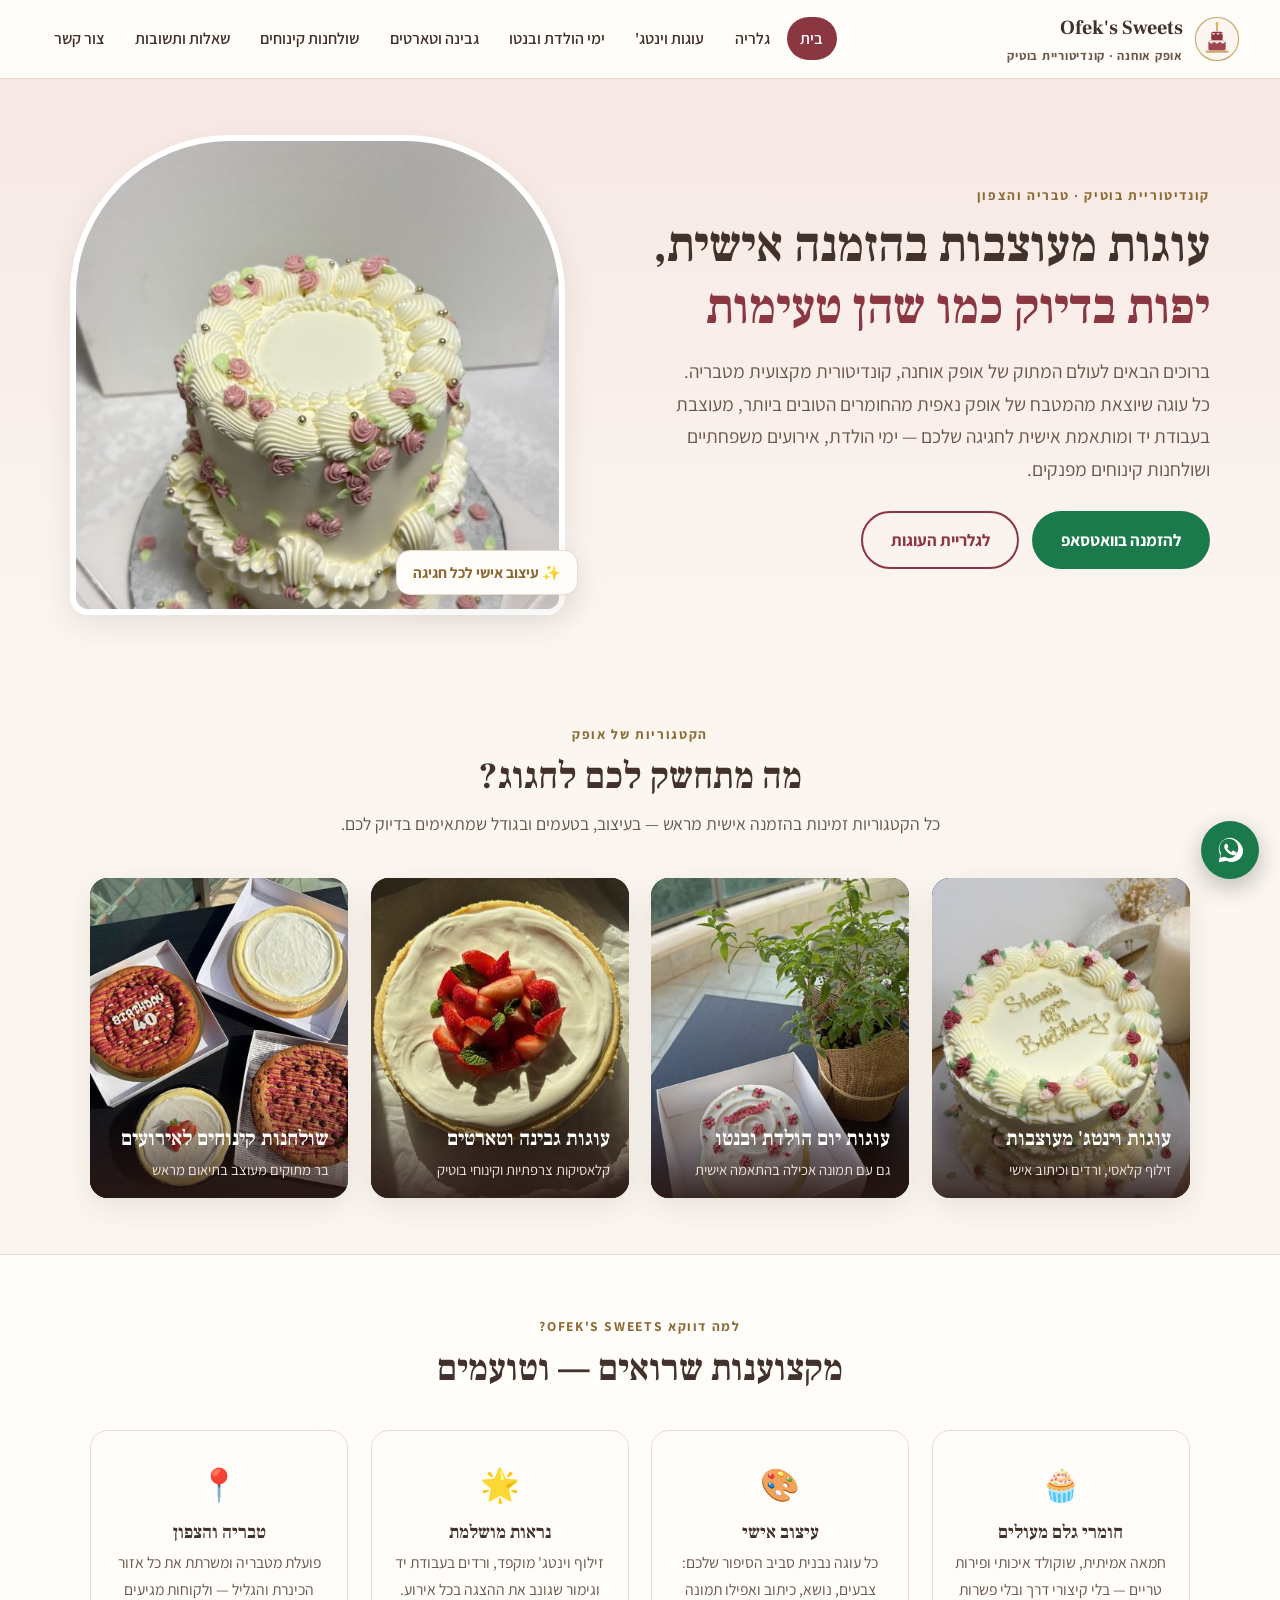
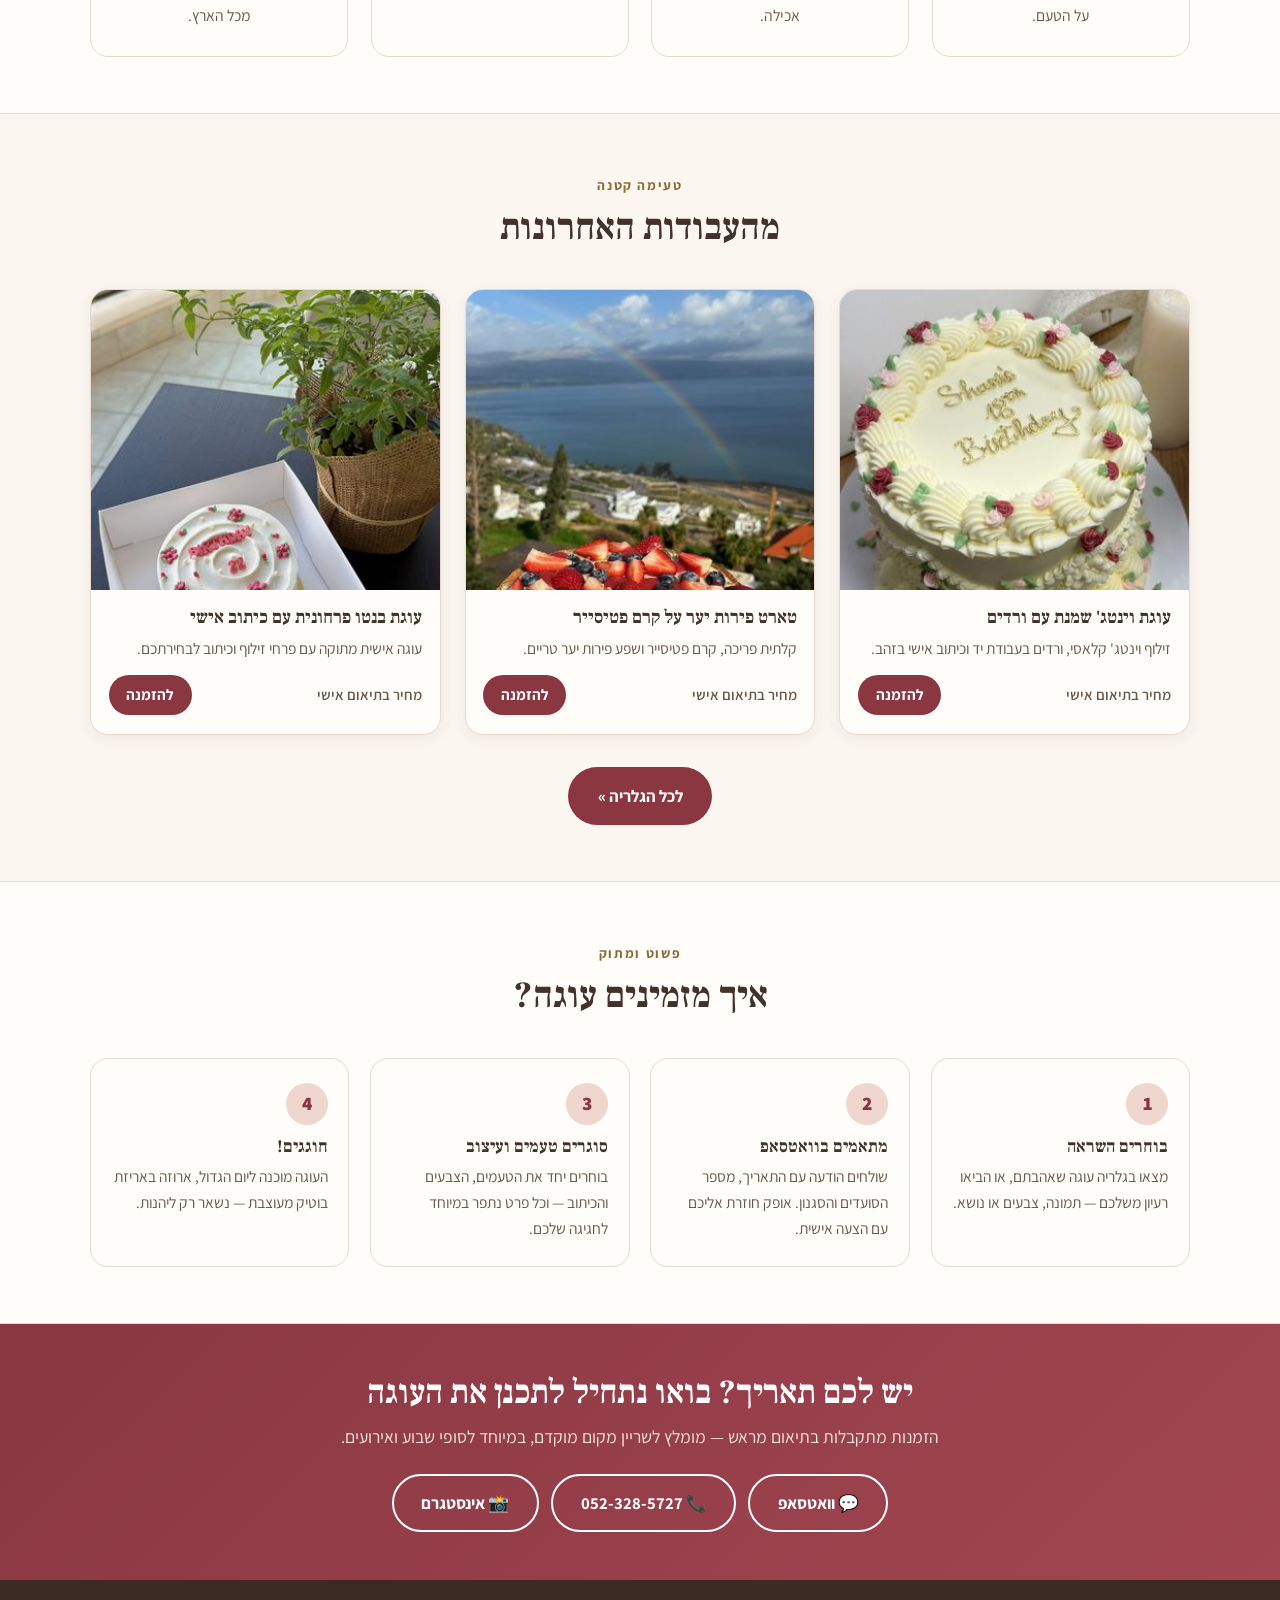
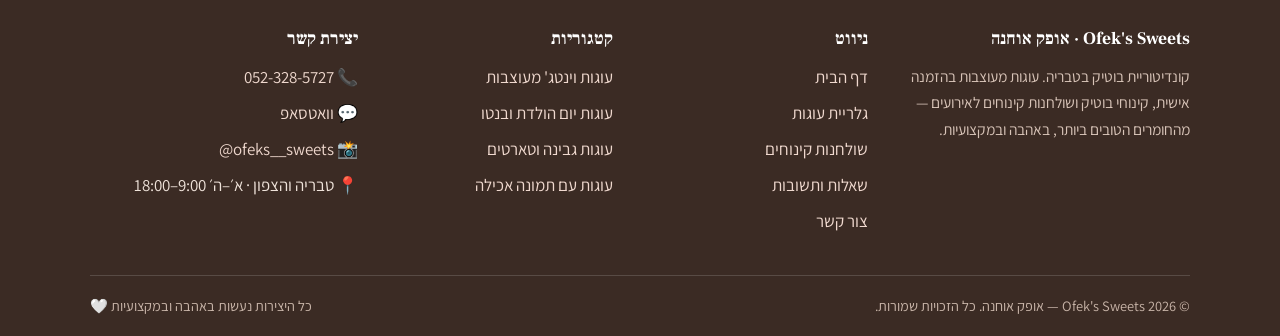
==== commit c61976d9: "תיקון קישור אינסטגרם ועדכון פתיח וסגנון" ====
--- a/index.html
+++ b/index.html
@@ -61,7 +61,7 @@
         "closes": "18:00"
       },
       "sameAs": [
-        "https://www.instagram.com/ofek__sweets",
+        "https://www.instagram.com/ofeks__sweets",
         "https://wa.me/972523285727"
       ],
       "description": "קונדיטוריית בוטיק בטבריה: עוגות מעוצבות בהזמנה אישית, עוגות וינטג', עוגות יום הולדת ובנטו, עוגות גבינה, טארטים ושולחנות קינוחים מעוצבים לאירועים.",
@@ -113,7 +113,7 @@
                 <div>
                     <span class="eyebrow">קונדיטוריית בוטיק · טבריה והצפון</span>
                     <h1>עוגות מעוצבות בהזמנה אישית, <em>יפות בדיוק כמו שהן טעימות</em></h1>
-                    <p class="lead">אני אופק אוחנה, קונדיטורית מקצועית. כל עוגה שיוצאת מהמטבח שלי נאפית מהחומרים הטובים ביותר, מעוצבת בעבודת יד ומותאמת אישית לחגיגה שלכם — ימי הולדת, אירועים משפחתיים ושולחנות קינוחים מפנקים.</p>
+                    <p class="lead">ברוכים הבאים לעולם המתוק של אופק אוחנה, קונדיטורית מקצועית מטבריה. כל עוגה שיוצאת מהמטבח של אופק נאפית מהחומרים הטובים ביותר, מעוצבת בעבודת יד ומותאמת אישית לחגיגה שלכם — ימי הולדת, אירועים משפחתיים ושולחנות קינוחים מפנקים.</p>
                     <div class="btn-row">
                         <a class="btn btn-whatsapp" href="https://wa.me/972523285727?text=%D7%94%D7%99%D7%99%20%D7%90%D7%95%D7%A4%D7%A7!%20%D7%90%D7%A9%D7%9E%D7%97%20%D7%9C%D7%94%D7%96%D7%9E%D7%99%D7%9F%20%D7%A2%D7%95%D7%92%D7%94" target="_blank" rel="noopener">להזמנה בוואטסאפ</a>
                         <a class="btn btn-outline" href="/gallery.html">לגלריית העוגות</a>
@@ -130,7 +130,7 @@
         <section class="section" aria-labelledby="cats-title">
             <div class="container">
                 <div class="section-head">
-                    <span class="eyebrow">הקטגוריות שלנו</span>
+                    <span class="eyebrow">הקטגוריות של אופק</span>
                     <h2 id="cats-title">מה מתחשק לכם לחגוג?</h2>
                     <p>כל הקטגוריות זמינות בהזמנה אישית מראש — בעיצוב, בטעמים ובגודל שמתאימים בדיוק לכם.</p>
                 </div>
@@ -261,7 +261,7 @@
             <div class="btn-row" style="justify-content:center;">
                 <a class="btn btn-outline" href="https://wa.me/972523285727" target="_blank" rel="noopener">💬 וואטסאפ</a>
                 <a class="btn btn-outline" href="tel:0523285727">📞 052-328-5727</a>
-                <a class="btn btn-outline" href="https://www.instagram.com/ofek__sweets" target="_blank" rel="noopener">📸 אינסטגרם</a>
+                <a class="btn btn-outline" href="https://www.instagram.com/ofeks__sweets" target="_blank" rel="noopener">📸 אינסטגרם</a>
             </div>
         </section>
     </main>
@@ -298,7 +298,7 @@
                     <ul>
                         <li>📞 <a href="tel:0523285727">052-328-5727</a></li>
                         <li>💬 <a href="https://wa.me/972523285727" target="_blank" rel="noopener">וואטסאפ</a></li>
-                        <li>📸 <a href="https://www.instagram.com/ofek__sweets" target="_blank" rel="noopener">ofek__sweets@</a></li>
+                        <li>📸 <a href="https://www.instagram.com/ofeks__sweets" target="_blank" rel="noopener">ofeks__sweets@</a></li>
                         <li>📍 טבריה והצפון · א׳–ה׳ 9:00–18:00</li>
                     </ul>
                 </div>
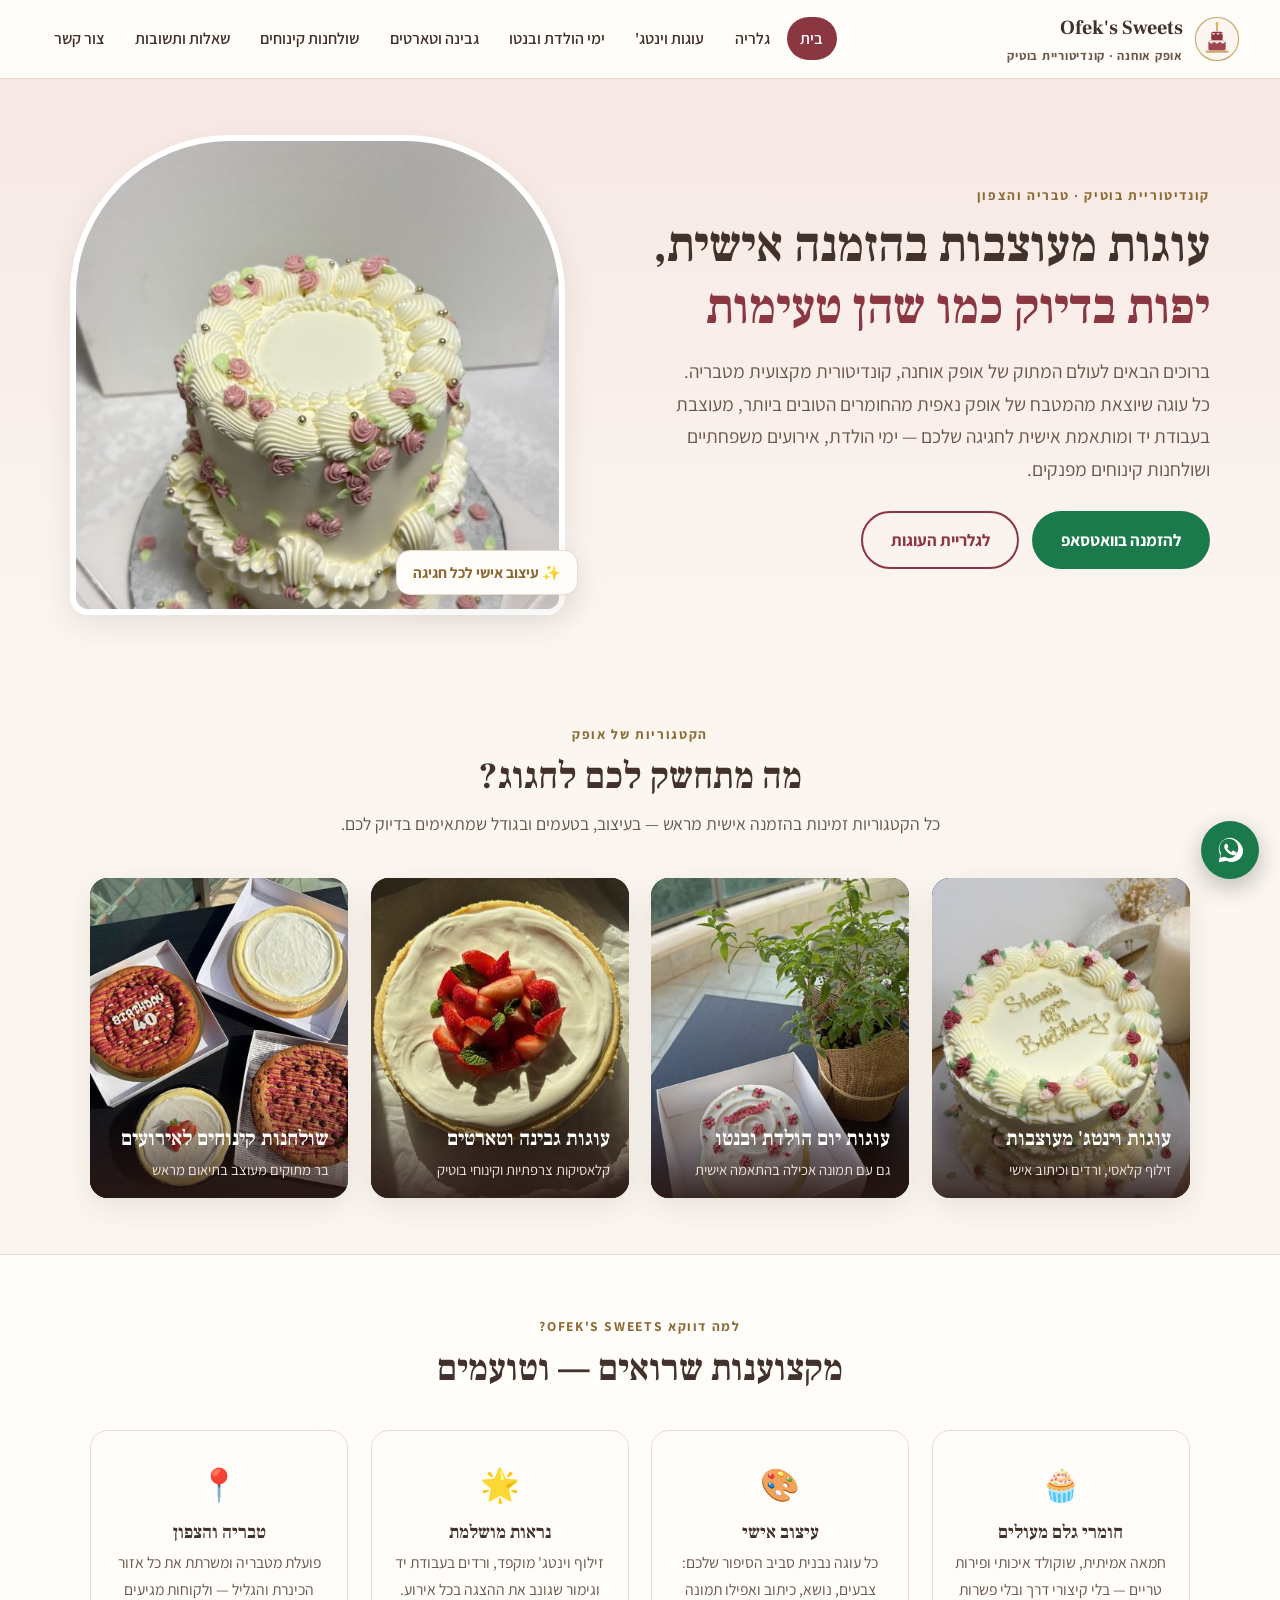
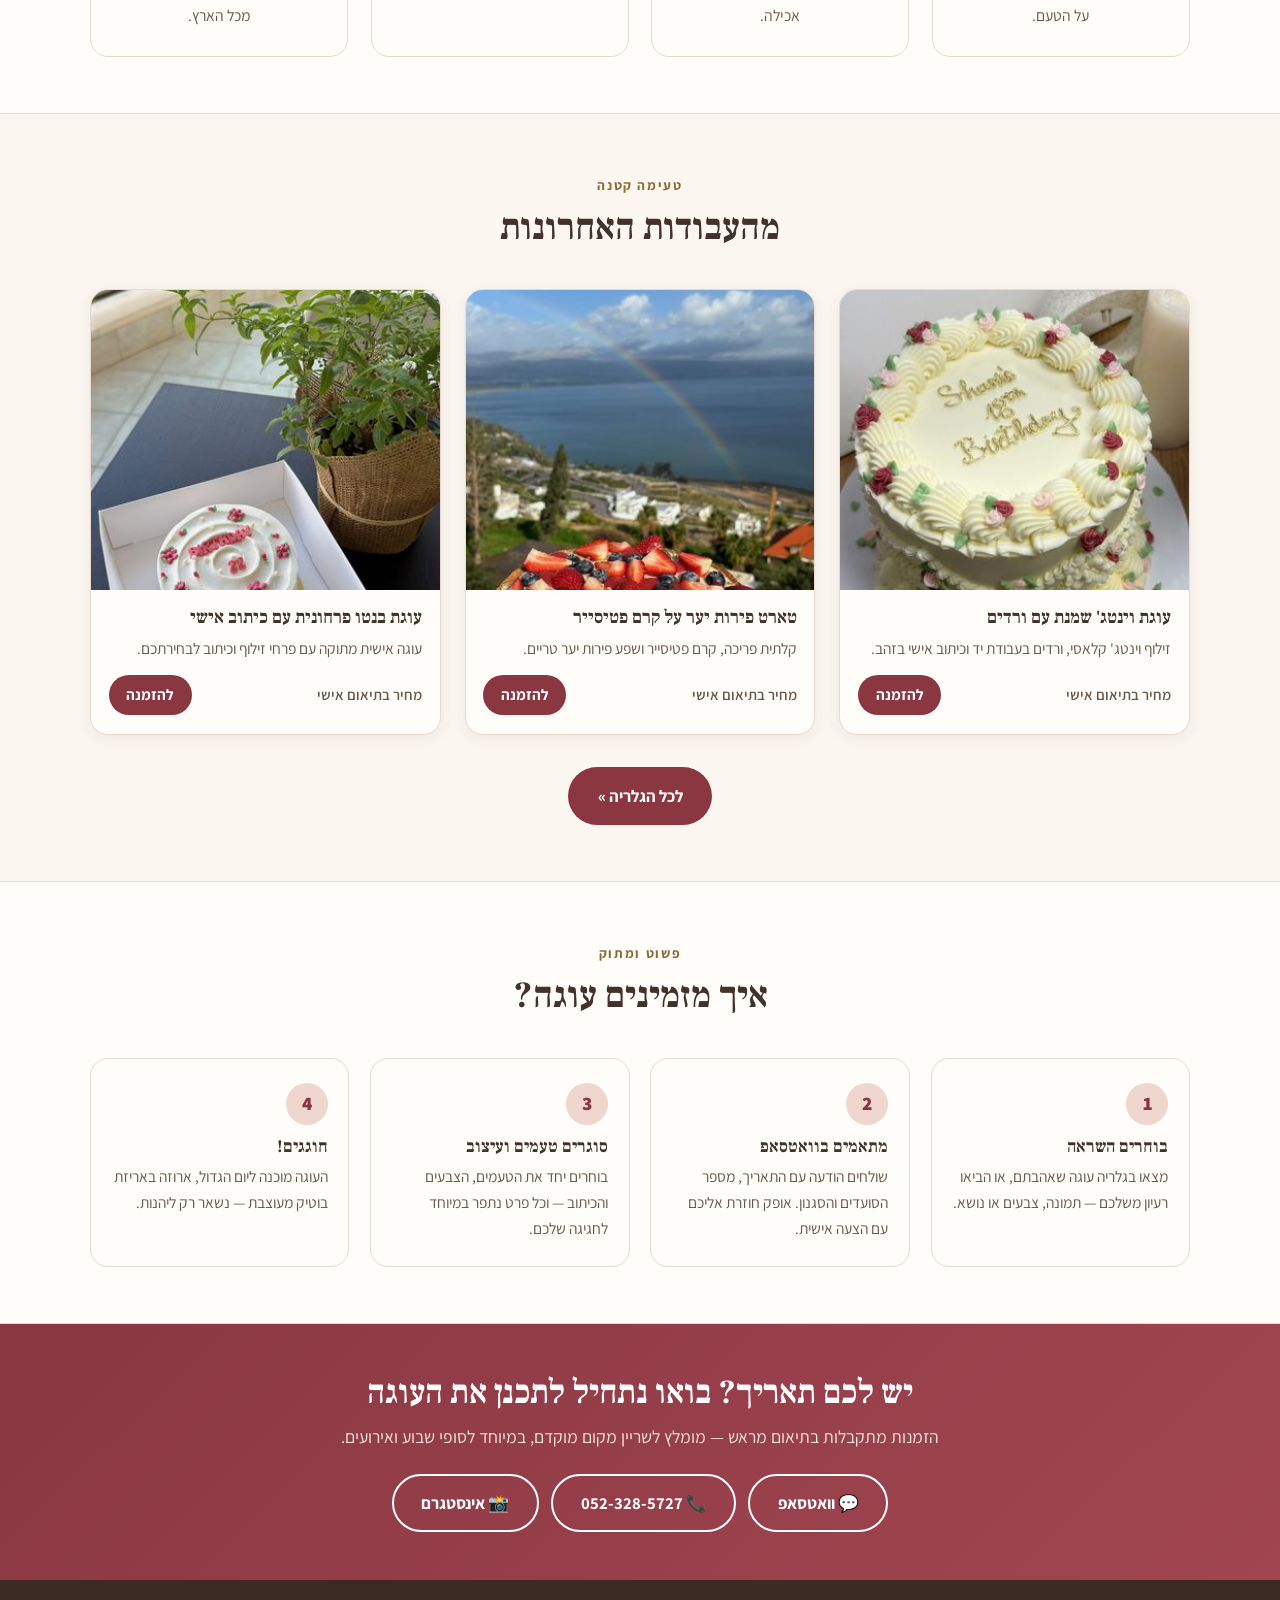
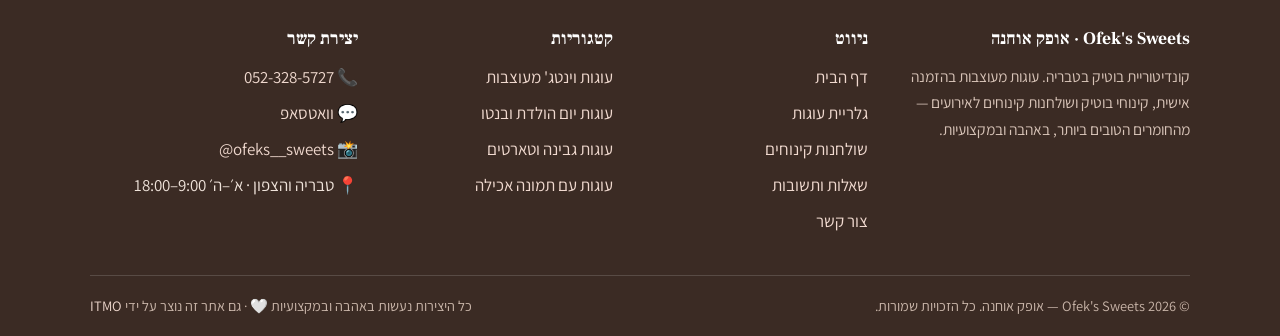
==== commit 5f58faaf: "הוספת קרדיט ITMO בפוטר" ====
--- a/index.html
+++ b/index.html
@@ -305,7 +305,7 @@
             </div>
             <div class="footer-bottom">
                 <span>© <span class="js-year">2026</span> Ofek's Sweets — אופק אוחנה. כל הזכויות שמורות.</span>
-                <span>כל היצירות נעשות באהבה ובמקצועיות 🤍</span>
+                <span>כל היצירות נעשות באהבה ובמקצועיות 🤍 · גם אתר זה נוצר על ידי <a href="https://www.itmo.co.il/" target="_blank" rel="noopener">ITMO</a></span>
             </div>
         </div>
     </footer>
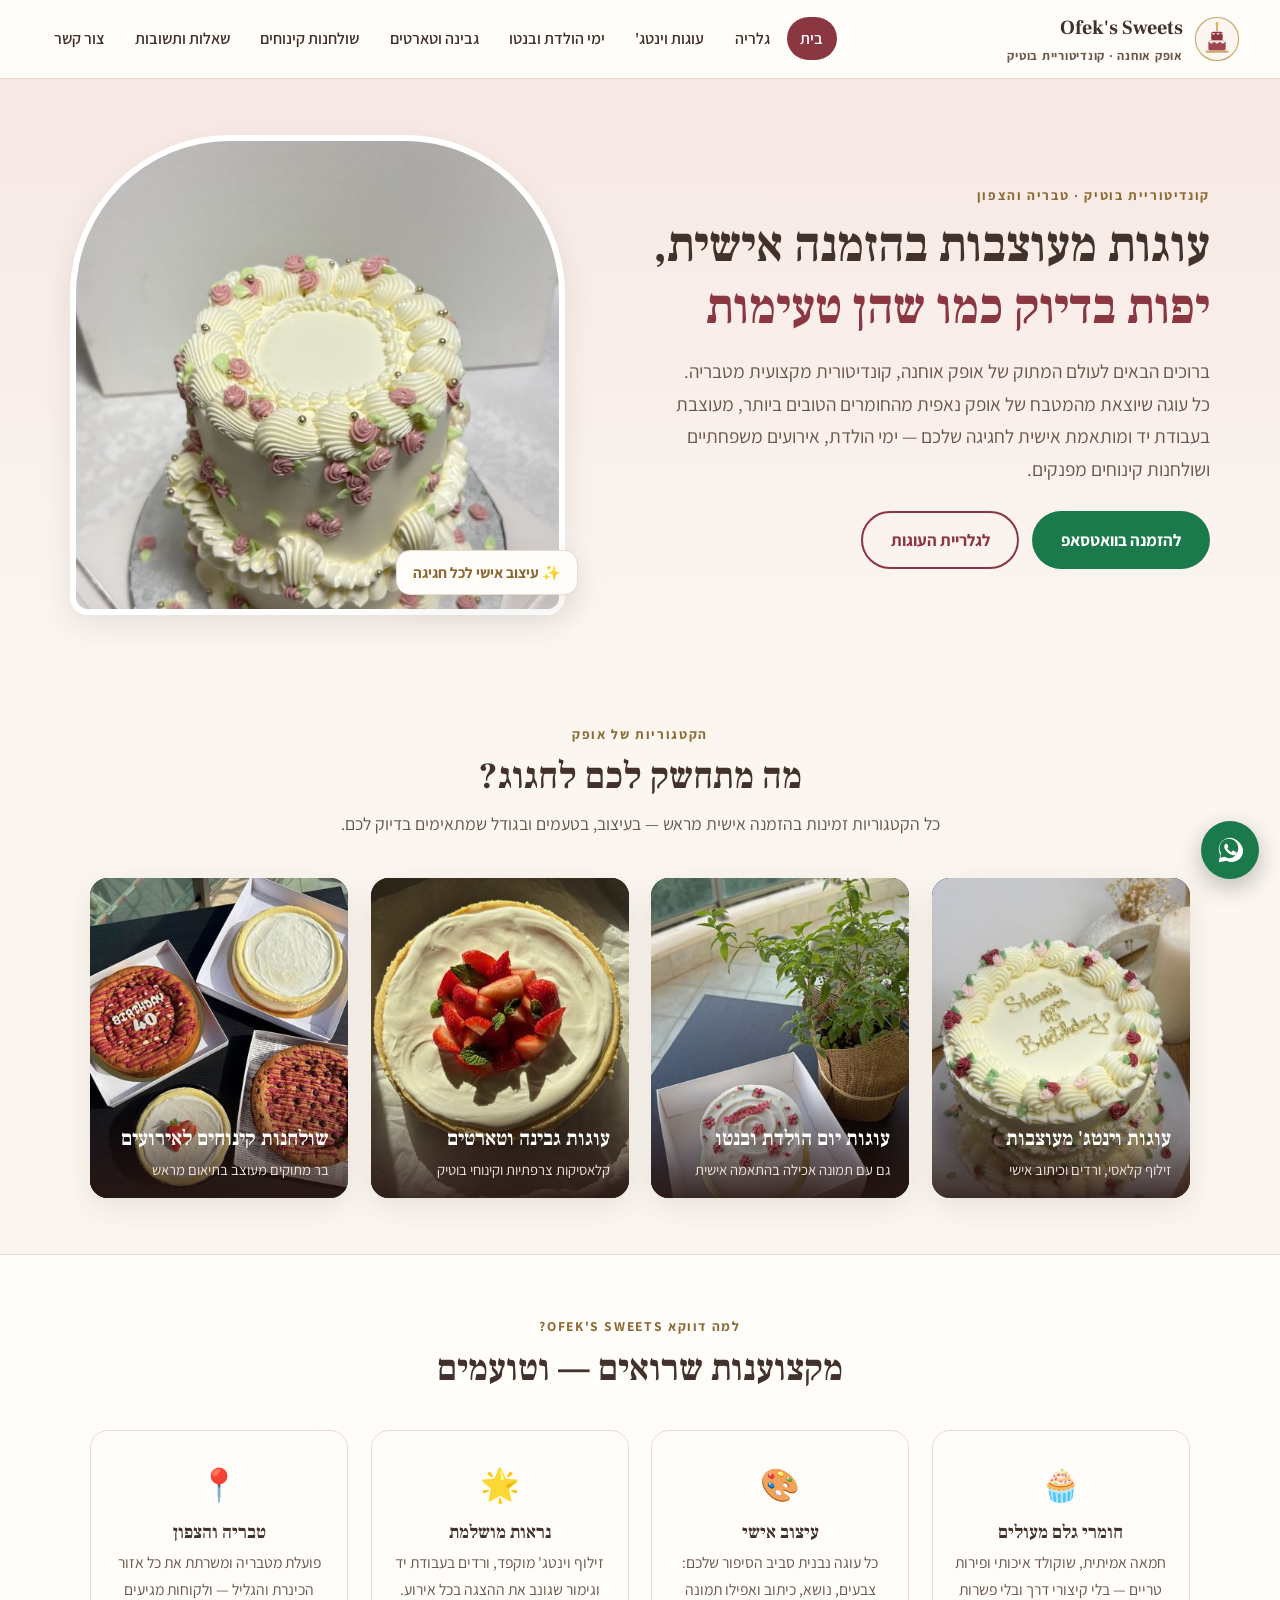
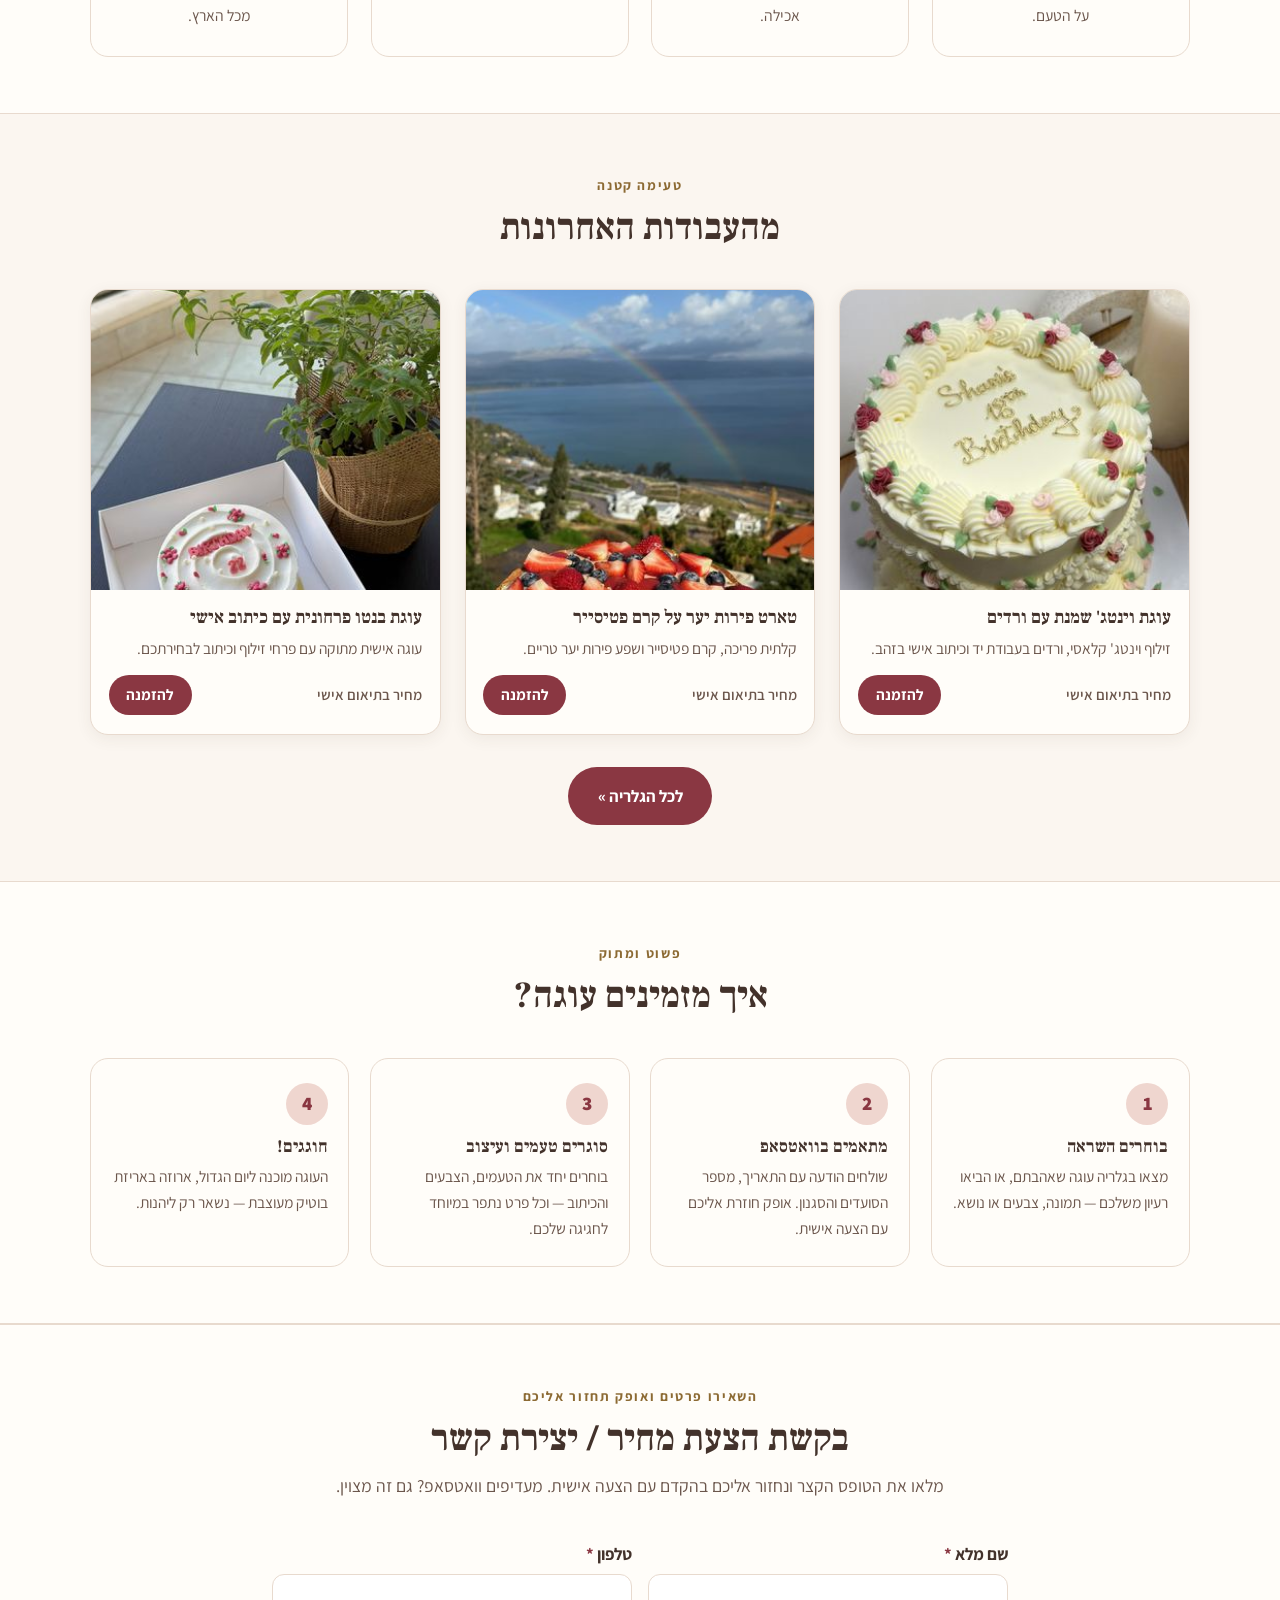
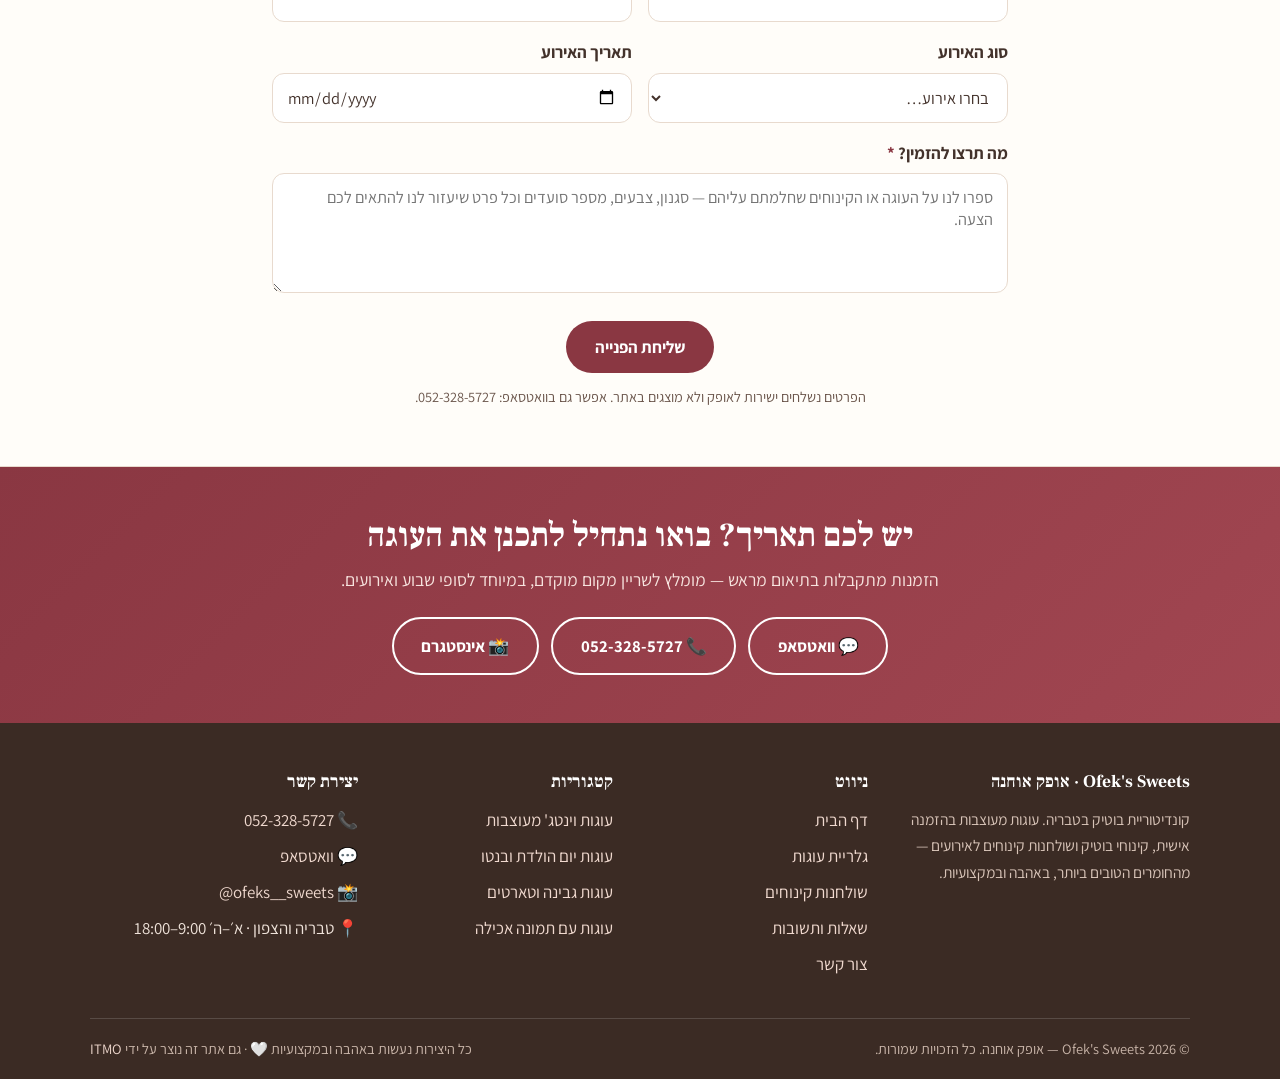
==== commit 20323ffd: "הוספת טופס יצירת קשר (Netlify Forms) בכל הדפים + עמוד תודה" ====
--- a/index.html
+++ b/index.html
@@ -255,6 +255,58 @@
         </section>
 
         <!-- ===== CTA ===== -->
+        <!-- ===== טופס יצירת קשר · Netlify Forms ===== -->
+        <section class="section alt" id="contact-form" aria-labelledby="cf-title">
+            <div class="container">
+                <div class="section-head">
+                    <span class="eyebrow">השאירו פרטים ואופק תחזור אליכם</span>
+                    <h2 id="cf-title">בקשת הצעת מחיר / יצירת קשר</h2>
+                    <p>מלאו את הטופס הקצר ונחזור אליכם בהקדם עם הצעה אישית. מעדיפים וואטסאפ? גם זה מצוין.</p>
+                </div>
+                <form name="contact" method="POST" data-netlify="true" netlify-honeypot="bot-field" action="/thank-you.html" class="contact-form">
+                    <input type="hidden" name="form-name" value="contact">
+                    <p class="form-hp">
+                        <label>אל תמלאו שדה זה אם אתם אנושיים: <input name="bot-field" tabindex="-1" autocomplete="off"></label>
+                    </p>
+                    <div class="form-row">
+                        <div class="form-field">
+                            <label for="cf-name">שם מלא <span class="req" aria-hidden="true">*</span></label>
+                            <input type="text" id="cf-name" name="שם מלא" required autocomplete="name">
+                        </div>
+                        <div class="form-field">
+                            <label for="cf-phone">טלפון <span class="req" aria-hidden="true">*</span></label>
+                            <input type="tel" id="cf-phone" name="טלפון" required autocomplete="tel" inputmode="tel">
+                        </div>
+                    </div>
+                    <div class="form-row">
+                        <div class="form-field">
+                            <label for="cf-event">סוג האירוע</label>
+                            <select id="cf-event" name="סוג האירוע">
+                                <option value="">בחרו אירוע…</option>
+                                <option>יום הולדת</option>
+                                <option>בר / בת מצווה</option>
+                                <option>ברית / בריתה</option>
+                                <option>אירוסין / חתונה</option>
+                                <option>שולחן קינוחים לאירוע</option>
+                                <option>אחר</option>
+                            </select>
+                        </div>
+                        <div class="form-field">
+                            <label for="cf-date">תאריך האירוע</label>
+                            <input type="date" id="cf-date" name="תאריך האירוע">
+                        </div>
+                    </div>
+                    <div class="form-field">
+                        <label for="cf-msg">מה תרצו להזמין? <span class="req" aria-hidden="true">*</span></label>
+                        <textarea id="cf-msg" name="הודעה" required placeholder="ספרו לנו על העוגה או הקינוחים שחלמתם עליהם — סגנון, צבעים, מספר סועדים וכל פרט שיעזור לנו להתאים לכם הצעה."></textarea>
+                    </div>
+                    <div class="form-submit">
+                        <button type="submit" class="btn btn-primary">שליחת הפנייה</button>
+                    </div>
+                    <p class="form-note">הפרטים נשלחים ישירות לאופק ולא מוצגים באתר. אפשר גם בוואטסאפ: 052-328-5727.</p>
+                </form>
+            </div>
+        </section>
         <section class="cta-band">
             <h2>יש לכם תאריך? בואו נתחיל לתכנן את העוגה</h2>
             <p>הזמנות מתקבלות בתיאום מראש — מומלץ לשריין מקום מוקדם, במיוחד לסופי שבוע ואירועים.</p>
--- a/css/style.css
+++ b/css/style.css
@@ -306,6 +306,30 @@
 .wa-float:hover { background: #14613B; color: #fff; transform: scale(1.06); }
 .wa-float svg { width: 30px; height: 30px; fill: #fff; }
 
+/* ===== טופס יצירת קשר (Netlify) ===== */
+.contact-form { max-width: 46rem; margin: 0 auto; text-align: start; }
+.form-row { display: grid; grid-template-columns: 1fr 1fr; gap: 1rem; }
+@media (max-width: 600px) { .form-row { grid-template-columns: 1fr; } }
+.form-field { margin-bottom: 1rem; }
+.form-field label { display: block; font-weight: 700; margin-bottom: 0.35rem; color: var(--ink); }
+.form-field label .req { color: var(--rose-dark); }
+.form-field input,
+.form-field select,
+.form-field textarea {
+  width: 100%; padding: 0.75rem 0.9rem; border: 1.5px solid var(--line);
+  border-radius: 12px; background: #fff; font-family: var(--font-body);
+  font-size: 1.02rem; color: var(--ink);
+}
+.form-field textarea { min-height: 120px; resize: vertical; }
+.form-field input:focus,
+.form-field select:focus,
+.form-field textarea:focus {
+  outline: 3px solid var(--gold); outline-offset: 1px; border-color: var(--gold);
+}
+.form-hp { position: absolute; left: -9999px; top: -9999px; visibility: hidden; }
+.form-submit { text-align: center; margin-top: 1.2rem; }
+.form-note { text-align: center; color: var(--muted); font-size: 0.9rem; margin-top: 0.8rem; }
+
 /* ===== פירורי לחם ===== */
 .breadcrumbs { padding: 1rem 0 0; font-size: 0.92rem; color: var(--muted); }
 .breadcrumbs ol { list-style: none; display: flex; gap: 0.4rem; flex-wrap: wrap; }
